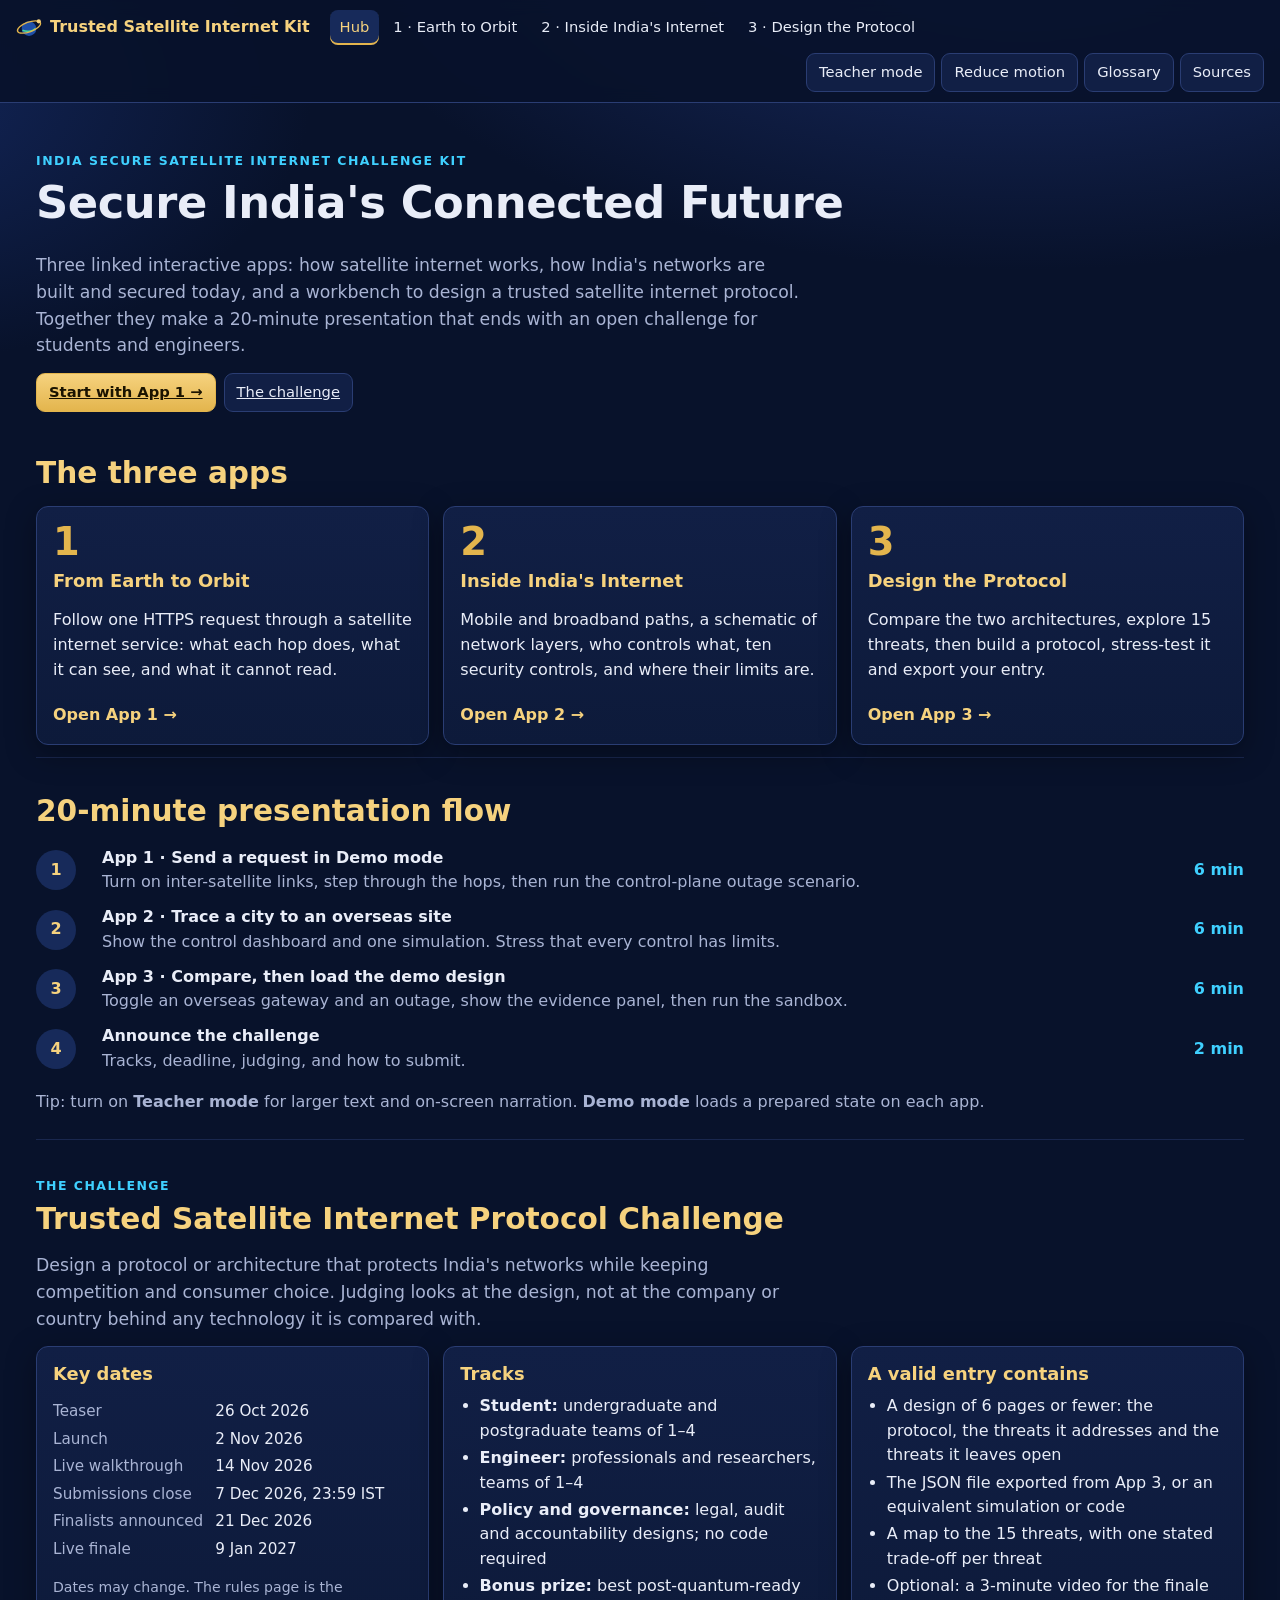
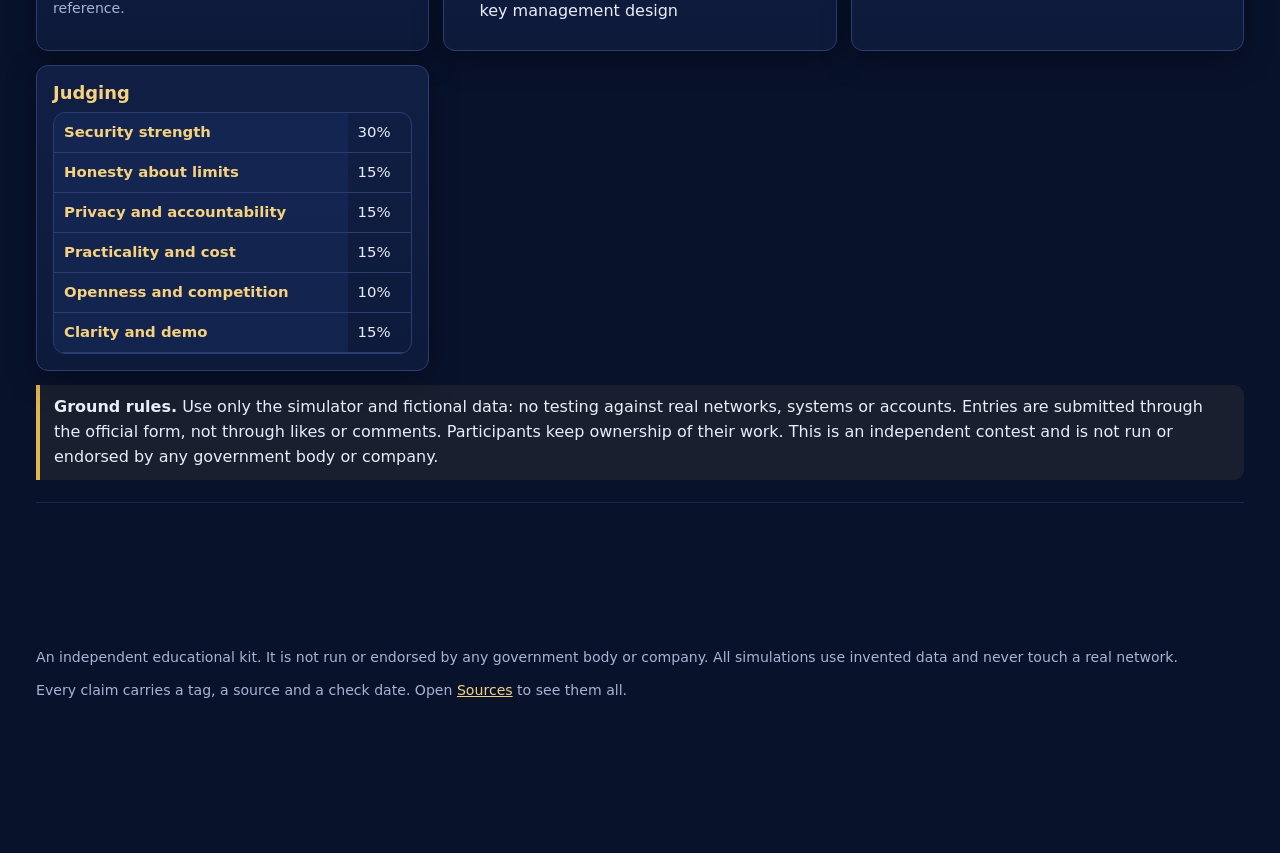
==== docs/index.html @ b47bbc10 "Build Trusted Satellite Internet Kit: hub and three interactive apps Shared navy-and-gold design sys" ====
<!doctype html>
<html lang="en">
<head>
<meta charset="utf-8">
<meta name="viewport" content="width=device-width, initial-scale=1">
<title>Trusted Satellite Internet Kit</title>
<meta name="description" content="Three linked interactive apps and the Trusted Satellite Internet Protocol Challenge for students and engineers in India.">
<style>
/* Shared design system: navy, gold, restrained neon. Used by the hub and all three apps. */
:root {
  --bg: #08122b;
  --bg-2: #0d1a3a;
  --panel: #111f45;
  --panel-2: #172a5a;
  --line: #2a3d73;
  --text: #e9edf8;
  --muted: #a9b4d4;
  --gold: #e3b54d;
  --gold-2: #f6d27e;
  --cyan: #3fd0ff;
  --violet: #a78bfa;
  --green: #45d99a;
  --amber: #ffb547;
  --red: #ff6b6b;
  --focus: #ffe08a;
  --radius: 12px;
  --shadow: 0 8px 30px rgba(0, 0, 0, .35);
  --font: "Segoe UI", system-ui, -apple-system, Roboto, "Helvetica Neue", Arial, sans-serif;
  --mono: ui-monospace, "Cascadia Mono", Consolas, monospace;
  --fs: 16px;
  color-scheme: dark;
}
body.teacher { --fs: 20px; }

* { box-sizing: border-box; }
html { scroll-behavior: smooth; }
body.reduce-motion, body.reduce-motion * { scroll-behavior: auto !important; animation: none !important; transition: none !important; }
body {
  margin: 0; background: var(--bg); color: var(--text); font: 400 var(--fs)/1.55 var(--font);
  background-image: radial-gradient(1200px 600px at 80% -10%, #1b2f6b 0%, transparent 60%), radial-gradient(800px 500px at -10% 10%, #13265a 0%, transparent 55%);
  background-attachment: fixed; min-height: 100vh;
}
a { color: var(--gold-2); }
a:hover { color: #fff; }
h1, h2, h3, h4 { line-height: 1.2; margin: 0 0 .5em; }
h1 { font-size: clamp(1.8rem, 4vw, 2.8rem); letter-spacing: -.01em; }
h2 { font-size: clamp(1.35rem, 2.6vw, 1.85rem); color: var(--gold-2); }
h3 { font-size: 1.12rem; }
p { margin: 0 0 .8em; }
small, .muted { color: var(--muted); }
code { font-family: var(--mono); font-size: .92em; background: #0a1736; padding: .05em .35em; border-radius: 5px; }
:focus-visible { outline: 3px solid var(--focus); outline-offset: 3px; border-radius: 6px; }
.sr-only { position: absolute; width: 1px; height: 1px; overflow: hidden; clip: rect(0 0 0 0); white-space: nowrap; }
.skip { position: absolute; left: -999px; top: 8px; background: var(--gold); color: #000; padding: 8px 12px; border-radius: 8px; z-index: 100; }
.skip:focus { left: 8px; }

/* ---------- top bar ---------- */
.topbar {
  position: sticky; top: 0; z-index: 50; display: flex; flex-wrap: wrap; align-items: center; gap: 8px 14px;
  padding: 10px 16px; background: rgba(8, 18, 43, .92); backdrop-filter: blur(8px); border-bottom: 1px solid var(--line);
}
.brand { display: flex; align-items: center; gap: 8px; font-weight: 700; color: var(--gold-2); text-decoration: none; margin-right: 6px; }
.brand-mark { width: 26px; height: 26px; }
.navlinks { display: flex; flex-wrap: wrap; gap: 4px; margin: 0; padding: 0; list-style: none; }
.navlinks a { display: block; padding: 6px 10px; border-radius: 8px; color: var(--text); text-decoration: none; font-size: .92rem; }
.navlinks a:hover { background: var(--panel); }
.navlinks a[aria-current="page"] { background: var(--panel-2); color: var(--gold-2); box-shadow: inset 0 -2px 0 var(--gold); }
.tools { display: flex; flex-wrap: wrap; gap: 6px; margin-left: auto; }

/* ---------- buttons ---------- */
.btn {
  appearance: none; border: 1px solid var(--line); background: var(--panel); color: var(--text); font: inherit; font-size: .92rem;
  padding: 7px 12px; border-radius: 9px; cursor: pointer; display: inline-flex; align-items: center; gap: 6px; min-height: 36px;
}
.btn:hover { border-color: var(--gold); }
.btn[aria-pressed="true"], .btn.on { background: var(--gold); color: #1a1300; border-color: var(--gold); font-weight: 600; }
.btn.primary { background: linear-gradient(180deg, var(--gold-2), var(--gold)); color: #1a1300; border-color: var(--gold); font-weight: 600; }
.btn.ghost { background: transparent; }
.btn:disabled { opacity: .45; cursor: not-allowed; }
.btnrow { display: flex; flex-wrap: wrap; gap: 8px; margin: 8px 0; }

/* ---------- layout ---------- */
main { max-width: 1240px; margin: 0 auto; padding: 0 16px 120px; }
section.block { padding: 36px 0 12px; border-bottom: 1px solid rgba(42, 61, 115, .5); }
.kicker { text-transform: uppercase; letter-spacing: .12em; font-size: .78rem; color: var(--cyan); font-weight: 700; margin-bottom: 6px; }
.lead { font-size: 1.08em; color: var(--muted); max-width: 70ch; }
.grid { display: grid; gap: 14px; }
.g2 { grid-template-columns: repeat(auto-fit, minmax(300px, 1fr)); }
.g3 { grid-template-columns: repeat(auto-fit, minmax(240px, 1fr)); }
.split { display: grid; grid-template-columns: minmax(0, 1.6fr) minmax(280px, 1fr); gap: 16px; align-items: start; }
@media (max-width: 980px) { .split { grid-template-columns: 1fr; } .panel-sticky { position: static; } }
.card { background: linear-gradient(180deg, var(--panel), var(--bg-2)); border: 1px solid var(--line); border-radius: var(--radius); padding: 16px; box-shadow: var(--shadow); }
.card h3 { color: var(--gold-2); }
.card.clickable { cursor: pointer; text-align: left; width: 100%; color: inherit; font: inherit; }
.card.clickable:hover { border-color: var(--gold); }
.card.selected { border-color: var(--gold); box-shadow: 0 0 0 1px var(--gold), var(--shadow); }
.panel-sticky { position: sticky; top: 76px; }
.kv { display: grid; grid-template-columns: max-content 1fr; gap: 4px 12px; font-size: .95em; }
.kv dt { color: var(--muted); }
.kv dd { margin: 0; }
dl.fields { margin: 0; }
dl.fields dt { font-weight: 700; color: var(--cyan); font-size: .82em; text-transform: uppercase; letter-spacing: .06em; margin-top: 10px; }
dl.fields dd { margin: 2px 0 0; }
ul.tight { margin: .2em 0 .6em; padding-left: 1.2em; }
ul.tight li { margin: .15em 0; }
table.data { width: 100%; border-collapse: collapse; font-size: .93em; }
table.data th, table.data td { text-align: left; padding: 8px 10px; border-bottom: 1px solid var(--line); vertical-align: top; }
table.data th { color: var(--gold-2); font-weight: 600; background: rgba(23, 42, 90, .6); }
.tablewrap { overflow-x: auto; border: 1px solid var(--line); border-radius: var(--radius); }

/* ---------- chips / tags ---------- */
.chip { display: inline-block; font-size: .68rem; font-weight: 700; letter-spacing: .06em; padding: 2px 7px; border-radius: 999px; border: 1px solid currentColor; vertical-align: middle; white-space: nowrap; }
.t-documented, .t-verified, .t-mandatory { color: var(--green); }
.t-practice, .t-recommended { color: var(--cyan); }
.t-illustrative, .t-simulated, .t-some { color: var(--violet); }
.t-plausible { color: var(--amber); }
.t-unverified { color: var(--red); }
.rate { display: inline-block; min-width: 4.6em; text-align: center; font-weight: 700; font-size: .78rem; padding: 2px 8px; border-radius: 6px; }
.rate.Low { background: rgba(69, 217, 154, .18); color: var(--green); }
.rate.Medium { background: rgba(255, 181, 71, .18); color: var(--amber); }
.rate.High { background: rgba(255, 107, 107, .2); color: var(--red); }
.rate.Unknown { background: rgba(167, 139, 250, .2); color: var(--violet); }

.claim { margin: .4em 0; }
.claim .meta { font-size: .78em; color: var(--muted); margin-left: 4px; white-space: nowrap; }
.claim .meta a { color: var(--muted); }
.claim-error { border: 1px dashed var(--red); color: var(--red); padding: 6px 10px; border-radius: 8px; }
.notice { border-left: 4px solid var(--gold); background: rgba(227, 181, 77, .08); padding: 10px 14px; border-radius: 0 10px 10px 0; margin: 10px 0; }
.notice.warn { border-color: var(--amber); background: rgba(255, 181, 71, .08); }
.notice.bad { border-color: var(--red); background: rgba(255, 107, 107, .08); }

/* ---------- tabs ---------- */
.tabs [role="tablist"] { display: flex; flex-wrap: wrap; gap: 4px; border-bottom: 1px solid var(--line); margin-bottom: 14px; }
.tabs [role="tab"] { appearance: none; background: transparent; color: var(--muted); border: 0; border-bottom: 3px solid transparent; padding: 10px 14px; font: inherit; cursor: pointer; }
.tabs [role="tab"][aria-selected="true"] { color: var(--gold-2); border-bottom-color: var(--gold); }

/* ---------- switches / inputs ---------- */
.switch { display: inline-flex; align-items: center; gap: 8px; cursor: pointer; user-select: none; padding: 4px 0; }
.switch input { appearance: none; width: 42px; height: 24px; border-radius: 999px; background: #22305a; border: 1px solid var(--line); position: relative; cursor: pointer; flex: none; margin: 0; }
.switch input::after { content: ""; position: absolute; top: 2px; left: 2px; width: 18px; height: 18px; border-radius: 50%; background: var(--muted); transition: left .15s; }
.switch input:checked { background: var(--gold); border-color: var(--gold); }
.switch input:checked::after { left: 20px; background: #1a1300; }
.seg { display: inline-flex; border: 1px solid var(--line); border-radius: 10px; overflow: hidden; flex-wrap: wrap; }
.seg button { appearance: none; border: 0; background: transparent; color: var(--text); padding: 7px 12px; font: inherit; font-size: .9rem; cursor: pointer; }
.seg button[aria-pressed="true"] { background: var(--gold); color: #1a1300; font-weight: 600; }
.seg button:disabled { opacity: .4; cursor: not-allowed; }
input[type="range"] { width: 100%; accent-color: var(--gold); }
select { background: var(--panel); color: var(--text); border: 1px solid var(--line); border-radius: 8px; padding: 6px 10px; font: inherit; }
label.opt { display: flex; gap: 10px; align-items: flex-start; padding: 8px 10px; border: 1px solid var(--line); border-radius: 10px; cursor: pointer; background: rgba(13, 26, 58, .6); }
label.opt:hover { border-color: var(--gold); }
label.opt input { margin-top: 4px; accent-color: var(--gold); width: 18px; height: 18px; flex: none; }
label.opt:has(input:checked) { border-color: var(--gold); background: rgba(227, 181, 77, .08); }

/* ---------- drawers / narration ---------- */
.drawer { position: fixed; top: 0; right: 0; height: 100%; width: min(520px, 100%); background: var(--bg-2); border-left: 1px solid var(--line); z-index: 80; transform: translateX(105%); transition: transform .2s; overflow-y: auto; padding: 16px 18px 40px; box-shadow: var(--shadow); }
.drawer.open { transform: none; }
.drawer header { display: flex; justify-content: space-between; align-items: center; position: sticky; top: -16px; background: var(--bg-2); padding: 6px 0 10px; margin-top: -6px; }
.drawer input[type="search"] { width: 100%; padding: 8px 10px; background: var(--panel); border: 1px solid var(--line); border-radius: 8px; color: var(--text); font: inherit; margin-bottom: 10px; }
.drawer dt { font-weight: 700; color: var(--gold-2); margin-top: 10px; }
.drawer dd { margin: 2px 0 0; color: var(--text); }
.scrim { position: fixed; inset: 0; background: rgba(0, 0, 0, .45); z-index: 70; display: none; }
.scrim.open { display: block; }
.narration { position: fixed; left: 50%; bottom: 14px; transform: translateX(-50%); width: min(900px, calc(100% - 24px)); z-index: 60; background: rgba(13, 26, 58, .97); border: 1px solid var(--gold); border-radius: 14px; padding: 12px 16px; box-shadow: var(--shadow); display: none; gap: 10px; align-items: flex-start; }
body.teacher .narration { display: flex; }
.narration .txt { flex: 1; font-size: 1.05em; }
.narration .lbl { color: var(--gold-2); font-weight: 700; margin-right: 6px; }

/* ---------- quiz ---------- */
.quiz .q { margin-bottom: 16px; }
.quiz .opts { display: grid; gap: 6px; margin-top: 6px; }
.quiz .opts button { text-align: left; }
.quiz .opts button.right { background: rgba(69, 217, 154, .2); border-color: var(--green); }
.quiz .opts button.wrong { background: rgba(255, 107, 107, .18); border-color: var(--red); }
.quiz .fb { margin-top: 6px; font-size: .95em; }

/* ---------- network diagram ---------- */
.diagram-wrap { background: radial-gradient(ellipse at 50% 0%, #142a63 0%, #0a1533 70%); border: 1px solid var(--line); border-radius: var(--radius); padding: 6px; overflow: hidden; }
svg.net { width: 100%; height: auto; display: block; }
svg.net .link { fill: none; stroke-width: 3; stroke-linecap: round; }
svg.net .link.radio { stroke: var(--cyan); stroke-dasharray: 2 7; }
svg.net .link.laser { stroke: #ff5ca8; stroke-width: 2.5; filter: url(#glow); }
svg.net .link.fibre { stroke: var(--gold); }
svg.net .link.wired { stroke: #8fa0c9; stroke-width: 2.5; }
svg.net .link.border { stroke: var(--red); }
svg.net .link.intl { stroke: var(--gold); stroke-dasharray: 12 6; }
svg.net .link.hidden { display: none; }
svg.net .link.dim { opacity: .18; }
svg.net .link.active { stroke-width: 5; opacity: 1; }
svg.net .link.down { stroke: var(--red); stroke-dasharray: 4 6; opacity: .6; }
body:not(.reduce-motion) svg.net .link.radio { animation: dash 1.4s linear infinite; }
@keyframes dash { to { stroke-dashoffset: -18; } }
svg.net .node { cursor: pointer; }
svg.net .node circle.ring { fill: #10204a; stroke: #4a5f9a; stroke-width: 2; }
svg.net .node text.icon { font-size: 22px; text-anchor: middle; dominant-baseline: central; pointer-events: none; }
svg.net .node text.lbl { fill: var(--text); font-size: 12.5px; text-anchor: middle; pointer-events: none; paint-order: stroke; stroke: #08122b; stroke-width: 4px; }
svg.net .node text.org { fill: var(--muted); font-size: 10.5px; text-anchor: middle; pointer-events: none; paint-order: stroke; stroke: #08122b; stroke-width: 4px; }
svg.net .node:hover circle.ring, svg.net .node:focus circle.ring { stroke: var(--gold); }
svg.net .node:focus { outline: none; }
svg.net .node:focus-visible circle.ring { stroke: var(--focus); stroke-width: 4; }
svg.net .node.selected circle.ring { stroke: var(--gold); stroke-width: 3.5; }
svg.net .node.active circle.ring { stroke: var(--gold-2); stroke-width: 4; fill: #2a3a10; }
svg.net .node.warn circle.ring { stroke: var(--amber); stroke-width: 3.5; fill: #3a2a08; }
svg.net .node.down circle.ring { stroke: var(--red); stroke-width: 3.5; fill: #3a0f16; }
svg.net .node.dim { opacity: .3; }
svg.net .node.hidden { display: none; }
svg.net .packet { fill: var(--gold-2); filter: url(#glow); }
svg.net .packet.resp { fill: var(--green); }
svg.net .zone { fill: rgba(63, 208, 255, .05); stroke: rgba(63, 208, 255, .25); stroke-dasharray: 6 6; }
svg.net .zone-lbl { fill: var(--cyan); font-size: 11px; letter-spacing: .1em; text-transform: uppercase; opacity: .8; }
.legend { display: flex; flex-wrap: wrap; gap: 6px 16px; font-size: .85em; color: var(--muted); padding: 6px 8px; }
.legend span::before { content: ""; display: inline-block; width: 26px; height: 0; border-top: 3px solid; vertical-align: middle; margin-right: 6px; }
.legend .l-radio::before { border-top: 3px dotted var(--cyan); }
.legend .l-laser::before { border-color: #ff5ca8; }
.legend .l-fibre::before { border-color: var(--gold); }
.legend .l-wired::before { border-color: #8fa0c9; }
.legend .l-border::before { border-top: 3px dashed var(--red); }
.legend .l-intl::before { border-top: 3px dashed var(--gold); }

/* bars */
.bar { height: 12px; border-radius: 6px; background: #1a2a55; overflow: hidden; }
.bar > i { display: block; height: 100%; background: linear-gradient(90deg, var(--cyan), var(--gold)); }
.barrow { display: grid; grid-template-columns: 150px 1fr 64px; gap: 10px; align-items: center; font-size: .9em; margin: 5px 0; }
@media (max-width: 520px) { .barrow { grid-template-columns: 100px 1fr 54px; } }

footer.site { max-width: 1240px; margin: 0 auto; padding: 24px 16px 140px; color: var(--muted); font-size: .88em; }

@media print {
  .topbar, .narration, .drawer, .scrim, .no-print { display: none !important; }
  body { background: #fff; color: #000; }
}

/* ---------- phone ---------- */
@media (max-width: 700px) {
  .topbar { position: static; padding: 8px 12px; gap: 6px; }
  .navlinks a { padding: 5px 8px; font-size: .85rem; }
  .tools { margin-left: 0; }
  .tools .btn { padding: 5px 9px; min-height: 32px; font-size: .82rem; }
  .panel-sticky, .wb-side { top: 8px; }
  /* Wide diagrams scroll inside their frame instead of shrinking past legibility. */
  .diagram-wrap { overflow-x: auto; -webkit-overflow-scrolling: touch; }
  .diagram-wrap > svg.net { min-width: 720px; }
  #map-svg > svg.net { min-width: 0; }
}
.split > *, .grid > *, .wb > * { min-width: 0; }

</style>
<style>
  .hub-hero { padding: 48px 0 24px; max-width: 900px; }
  .app-card { display: flex; flex-direction: column; gap: 8px; text-decoration: none; color: inherit; }
  .app-card .n { font-size: 2.4rem; font-weight: 800; color: var(--gold); line-height: 1; }
  .app-card:hover { border-color: var(--gold); }
  .app-card .go { margin-top: auto; color: var(--gold-2); font-weight: 600; }
  .flow { counter-reset: s; list-style: none; padding: 0; display: grid; gap: 10px; }
  .flow li { counter-increment: s; display: grid; grid-template-columns: 54px 1fr auto; gap: 12px; align-items: center; }
  .flow li::before { content: counter(s); display: grid; place-items: center; width: 40px; height: 40px; border-radius: 50%; background: var(--panel-2); color: var(--gold-2); font-weight: 800; }
  .flow .min { color: var(--cyan); font-weight: 700; white-space: nowrap; }
</style>
</head>
<body>
<main id="main">
  <section class="hub-hero">
    <div class="kicker">India Secure Satellite Internet Challenge Kit</div>
    <h1>Secure India's Connected Future</h1>
    <p class="lead">Three linked interactive apps: how satellite internet works, how India's networks are built and secured today, and a workbench to design a trusted satellite internet protocol. Together they make a 20-minute presentation that ends with an open challenge for students and engineers.</p>
    <div class="btnrow"><a class="btn primary" href="app1.html">Start with App 1 →</a><a class="btn" href="#challenge">The challenge</a></div>
  </section>

  <section class="block" aria-labelledby="h-apps" style="padding-top:12px">
    <h2 id="h-apps">The three apps</h2>
    <div class="grid g3">
      <a class="card app-card" href="app1.html"><span class="n">1</span><h3>From Earth to Orbit</h3><p>Follow one HTTPS request through a satellite internet service: what each hop does, what it can see, and what it cannot read.</p><span class="go">Open App 1 →</span></a>
      <a class="card app-card" href="app2.html"><span class="n">2</span><h3>Inside India's Internet</h3><p>Mobile and broadband paths, a schematic of network layers, who controls what, ten security controls, and where their limits are.</p><span class="go">Open App 2 →</span></a>
      <a class="card app-card" href="app3.html"><span class="n">3</span><h3>Design the Protocol</h3><p>Compare the two architectures, explore 15 threats, then build a protocol, stress-test it and export your entry.</p><span class="go">Open App 3 →</span></a>
    </div>
  </section>

  <section class="block" aria-labelledby="h-flow">
    <h2 id="h-flow">20-minute presentation flow</h2>
    <ol class="flow">
      <li><div><strong>App 1 · Send a request in Demo mode</strong><br><span class="muted">Turn on inter-satellite links, step through the hops, then run the control-plane outage scenario.</span></div><span class="min">6 min</span></li>
      <li><div><strong>App 2 · Trace a city to an overseas site</strong><br><span class="muted">Show the control dashboard and one simulation. Stress that every control has limits.</span></div><span class="min">6 min</span></li>
      <li><div><strong>App 3 · Compare, then load the demo design</strong><br><span class="muted">Toggle an overseas gateway and an outage, show the evidence panel, then run the sandbox.</span></div><span class="min">6 min</span></li>
      <li><div><strong>Announce the challenge</strong><br><span class="muted">Tracks, deadline, judging, and how to submit.</span></div><span class="min">2 min</span></li>
    </ol>
    <p class="muted">Tip: turn on <strong>Teacher mode</strong> for larger text and on-screen narration. <strong>Demo mode</strong> loads a prepared state on each app.</p>
  </section>

  <section class="block" id="challenge" aria-labelledby="h-ch">
    <div class="kicker">The challenge</div>
    <h2 id="h-ch">Trusted Satellite Internet Protocol Challenge</h2>
    <p class="lead">Design a protocol or architecture that protects India's networks while keeping competition and consumer choice. Judging looks at the design, not at the company or country behind any technology it is compared with.</p>
    <div class="grid g2">
      <div class="card"><h3>Key dates</h3><dl class="kv" id="dates"></dl><p class="muted" style="margin-top:8px;font-size:.88em">Dates may change. The rules page is the reference.</p></div>
      <div class="card"><h3>Tracks</h3><ul class="tight">
        <li><strong>Student:</strong> undergraduate and postgraduate teams of 1–4</li>
        <li><strong>Engineer:</strong> professionals and researchers, teams of 1–4</li>
        <li><strong>Policy and governance:</strong> legal, audit and accountability designs; no code required</li>
        <li><strong>Bonus prize:</strong> best post-quantum-ready key management design</li></ul></div>
      <div class="card"><h3>A valid entry contains</h3><ul class="tight">
        <li>A design of 6 pages or fewer: the protocol, the threats it addresses and the threats it leaves open</li>
        <li>The JSON file exported from App 3, or an equivalent simulation or code</li>
        <li>A map to the 15 threats, with one stated trade-off per threat</li>
        <li>Optional: a 3-minute video for the finale</li></ul></div>
      <div class="card"><h3>Judging</h3><div class="tablewrap"><table class="data"><tbody>
        <tr><th>Security strength</th><td>30%</td></tr><tr><th>Honesty about limits</th><td>15%</td></tr>
        <tr><th>Privacy and accountability</th><td>15%</td></tr><tr><th>Practicality and cost</th><td>15%</td></tr>
        <tr><th>Openness and competition</th><td>10%</td></tr><tr><th>Clarity and demo</th><td>15%</td></tr></tbody></table></div></div>
    </div>
    <div class="notice" style="margin-top:14px">
      <strong>Ground rules.</strong> Use only the simulator and fictional data: no testing against real networks, systems or accounts. Entries are submitted through the official form, not through likes or comments. Participants keep ownership of their work. This is an independent contest and is not run or endorsed by any government body or company.
    </div>
  </section>
</main>
<script>
/* Claims registry. Every factual statement shown in the apps lives here with a tag, sources and a check date.
   The shell refuses to render a claim that lacks a source or date.
   Tags: documented, practice, illustrative, simulated, mandatory, recommended, some, verified, plausible, unverified. */
(function () {
  const D = '2026-10-22';
  const S = {
    rfc: (n, t) => ({ title: `IETF RFC ${n}: ${t}`, url: `https://www.rfc-editor.org/rfc/rfc${n}` }),
    starlinkTech: { title: 'Starlink — Technology (official page)', url: 'https://www.starlink.com/technology' },
    fcc2148: { title: 'US FCC Order FCC 21-48 (Space Exploration Holdings, April 2021)', url: 'https://docs.fcc.gov/public/attachments/FCC-21-48A1.pdf' },
    esaBands: { title: 'ESA — Satellite frequency bands', url: 'https://www.esa.int/Applications/Connectivity_and_Secure_Communications/Satellite_frequency_bands' },
    esaOrbits: { title: 'ESA — Types of orbits', url: 'https://www.esa.int/Enabling_Support/Space_Transportation/Types_of_orbits' },
    ts33501: { title: '3GPP TS 33.501: Security architecture and procedures for 5G System', url: 'https://www.3gpp.org/dynareport/33501.htm' },
    kit: { title: 'Educational simplification by the kit authors (not a measurement or official statement)' },
    kitArch: { title: 'Architectural reasoning by the kit authors; possible in principle, not evidence of any event' },
    dotAct: { title: 'Sanchar Saathi (Ministry of Communications) — Gazette copy of the Telecommunications Act, 2023', url: 'https://www.sancharsaathi.gov.in/Home/documents.jsp' },
    gaz2026: { title: 'Gazette of India — section 3(1) and 3(6) in force from 23 June 2026', url: 'https://egazette.gov.in/WriteReadData/2026/273762.pdf' },
    wireAct: { title: 'The Wire — Telecom Act notified partially (June 2024)', url: 'https://m.thewire.in/article/government/telecom-act-notified-partially-govt-to-get-more-powers-to-intercept-and-stop-messages' },
    interceptIFF: { title: 'Internet Freedom Foundation — First read on the Telecommunications Interception Rules, 2024', url: 'https://www.internetfreedom.in/first-read-telecom-interception-rules-2024/' },
    interceptMN: { title: 'MediaNama — Telecom interception rules notified (Dec 2024)', url: 'https://www.medianama.com/2024/12/223-telecom-interception-rules-notified-interception-records-destroying-secrecy/' },
    cyberRules: { title: 'DoT eServices — Telecom Cyber Security (Rules notified 21.11.2024)', url: 'https://www.eservices.dot.gov.in/cyber-security/' },
    certin: { title: 'CERT-In — Directions under section 70B(6) of the IT Act, 2000 (28 April 2022)', url: 'https://www.cert-in.org.in/Directions70B.jsp' },
    certinPSA: { title: 'PSA Legal — New CERT-In Directions: Overview and Implications', url: 'https://psalegal.com/new-cert-in-directions-overview-and-implications/' },
    trusted: { title: 'Tribune — Telecom companies allowed to install only govt-approved gear from June 15 (2021)', url: 'https://www.tribuneindia.com/news/business/telecom-companies-will-be-allowed-to-instal-only-govt-approved-gears-from-june-15-223310' },
    dpdp: { title: 'MeitY — Digital Personal Data Protection Act, 2023', url: 'https://www.meity.gov.in/data-protection-framework' },
    trai: { title: 'Telecom Regulatory Authority of India (TRAI Act, 1997)', url: 'https://www.trai.gov.in/' },
    traiSat: { title: 'Tribune — TRAI releases spectrum allocation guidelines and prices for satcom (May 2025)', url: 'https://www.tribuneindia.com/news/business/trai-releases-spectrum-allocation-guidelines-and-prices-for-satcom/' },
    traiSat2: { title: 'Outlook Business — TRAI proposes 4% AGR spectrum charge', url: 'https://www.outlookbusiness.com/corporate/trai-releases-service-conditions-for-satcoms-proposes-4-agr-spectrum-charge' },
    nixi: { title: 'NIXI — National Internet Exchange of India', url: 'https://nixi.in/' },
    nkn: { title: 'National Knowledge Network', url: 'https://nkn.gov.in/' },
    cables: { title: 'TeleGeography — Submarine Cable Map (India landing points)', url: 'https://www.submarinecablemap.com/country/india' },
    aws: { title: 'AWS — Global infrastructure regions (Mumbai, Hyderabad)', url: 'https://aws.amazon.com/about-aws/global-infrastructure/regions_az/' },
    inspace: { title: 'IN-SPACe (Indian National Space Promotion and Authorization Centre)', url: 'https://www.inspace.gov.in/' },
    air: { title: 'All India Radio News — Starlink receives licence (31 July 2025)', url: 'https://www.newsonair.gov.in/starlink-receives-license-to-launch-satellite-internet-service-in-india' },
    mnGmpcs: { title: 'MediaNama — Starlink receives GMPCS permit (June 2025)', url: 'https://www.medianama.com/2025/06/223-starlink-india-gmpcs-license-dot-approval/' },
    print: { title: 'ThePrint — Starlink says 20 gateways built, Indian user data to stay in India (7 Oct 2026)', url: 'https://theprint.in/tech/as-launch-awaits-clearance-starlink-says-20-gateways-built-indian-user-data-to-stay-in-india/3064053/' },
    bs: { title: 'Business Standard — Why Starlink\'s India launch is stalled (Oct 2026)', url: 'https://www.business-standard.com/industry/news/starlink-india-entry-why-elon-musk-satellite-internet-launch-clearance-126100800416_1.html' },
    outage: { title: 'Daily Maverick / Reuters — Starlink network suffers rare global outage (25 July 2025)', url: 'https://www.dailymaverick.co.za/article/2025-07-25-elon-musks-starlink-network-suffers-rare-global-outage/' },
    fips203: { title: 'NIST FIPS 203: Module-Lattice-Based Key-Encapsulation Mechanism (ML-KEM), Aug 2024', url: 'https://csrc.nist.gov/pubs/fips/203/final' },
    noPrimary: { title: 'Example of a claim type seen in public debate. The kit authors found no primary evidence for it.' },
  };

  const C = {
    /* ---------------- App 1: satellite internet ---------------- */
    'leo-altitude': { tag: 'documented', text: 'Low Earth orbit is generally below about 2,000 km. The US FCC authorised Starlink\'s first-generation shells at roughly 540–570 km.', sources: [S.esaOrbits, S.fcc2148] },
    'starlink-isl': { tag: 'documented', text: 'Starlink says each current satellite carries three optical inter-satellite links ("space lasers"), which can pass traffic between satellites before it reaches a gateway.', sources: [S.starlinkTech] },
    'starlink-antennas': { tag: 'documented', text: 'Starlink says its satellites use Ku-band phased-array antennas and dual-band Ka/E-band antennas.', sources: [S.starlinkTech] },
    'bands': { tag: 'documented', text: 'Satellite broadband commonly uses Ku-band (about 12–18 GHz) and Ka-band (about 26.5–40 GHz) radio frequencies.', sources: [S.esaBands] },
    'terminal-array': { tag: 'practice', text: 'LEO user terminals use electronically steered phased-array antennas that follow satellites across the sky and hand over from one satellite to the next.', sources: [S.starlinkTech, S.kit] },
    'route-depends': { tag: 'practice', text: 'Which satellite, inter-satellite path and gateway carry a packet depends on satellite visibility, congestion, gateway location and operator configuration. Operators do not publish per-packet routes.', sources: [S.kit] },
    'gateway-role': { tag: 'practice', text: 'A ground gateway (ground station) connects the satellite network to terrestrial fibre and to the operator\'s core network.', sources: [S.kit] },
    'tls-protects': { tag: 'documented', text: 'TLS 1.3 encrypts the content of an HTTPS exchange and authenticates the website, so networks in between cannot read or silently alter page content.', sources: [S.rfc(8446, 'TLS 1.3')] },
    'tls-limits': { tag: 'documented', text: 'TLS does not hide IP addresses, timing or traffic volume. The site name sent in the handshake (SNI) stays visible unless Encrypted Client Hello is used, which many sites do not support yet.', sources: [S.rfc(8446, 'TLS 1.3'), S.rfc(6066, 'TLS Extensions (SNI)')] },
    'dns-visible': { tag: 'documented', text: 'Classic DNS lookups are not encrypted. DNS over HTTPS or TLS hides them from networks along the path, but not from the resolver that answers them.', sources: [S.rfc(8484, 'DNS over HTTPS'), S.rfc(7858, 'DNS over TLS')] },
    'quic': { tag: 'documented', text: 'QUIC runs over UDP with TLS 1.3 built in. HTTP/3 runs on QUIC.', sources: [S.rfc(9000, 'QUIC'), S.rfc(9114, 'HTTP/3')] },
    'tcp': { tag: 'documented', text: 'TCP gives a reliable, ordered byte stream and retransmits lost segments. On long or lossy paths, this adds delay.', sources: [S.rfc(9293, 'TCP')] },
    'bgp': { tag: 'documented', text: 'Independent networks (autonomous systems) exchange reachability with BGP-4. Routers forward IP packets hop by hop using those routes.', sources: [S.rfc(4271, 'BGP-4'), S.rfc(791, 'Internet Protocol')] },
    'link-separate': { tag: 'practice', text: 'Encryption on the terminal–satellite radio link and security inside the operator network are set by the operator. They are separate from TLS and protect against different attackers.', sources: [S.kit] },
    'mobile-auth': { tag: 'documented', text: 'In 5G, the mobile core authenticates each subscriber with keys held on the SIM, and radio traffic between phone and base station is encrypted.', sources: [S.ts33501] },
    'complementary': { tag: 'practice', text: 'Satellite and mobile networks both hand traffic to terrestrial fibre. Satellite reaches places without towers or fibre; dense areas are usually served more cheaply by mobile and fixed networks.', sources: [S.kit] },
    'latency-sim': { tag: 'simulated', text: 'All latency, hop and availability numbers in this app come from a teaching model. They are not measured performance of Starlink or any other service.', sources: [S.kit] },
    'outage-2025': { tag: 'verified', text: 'On 24 July 2025 Starlink had a global outage of about two and a half hours. Its engineering lead attributed it to a failure of internal software services that operate the core network.', sources: [S.outage] },

    /* ---------------- App 2: India ---------------- */
    'telecom-act': { tag: 'documented', text: 'The Telecommunications Act, 2023 (44 of 2023) replaces the Indian Telegraph Act, 1885 framework. It is coming into force in stages: the first sections on 26 June 2024, and the authorisation provisions of section 3(1) and 3(6) on 23 June 2026.', sources: [S.dotAct, S.wireAct, S.gaz2026] },
    'intercept-rules': { tag: 'documented', text: 'The Telecommunications (Procedures and Safeguards for Lawful Interception of Messages) Rules, 2024, notified in December 2024, set who may order interception, how orders are reviewed and how records are destroyed. Critics note that oversight is executive, not judicial.', sources: [S.interceptMN, S.interceptIFF] },
    'cyber-rules': { tag: 'documented', text: 'The Telecommunications (Telecom Cyber Security) Rules, 2024, notified on 21 November 2024, require telecom entities to report security incidents within six hours and to appoint a Chief Telecommunication Security Officer.', sources: [S.cyberRules] },
    'certin': { tag: 'documented', text: 'CERT-In directions of 28 April 2022 (in force 27 June 2022) require specified cyber incidents to be reported within 6 hours and ICT logs to be kept in India for 180 days.', sources: [S.certin, S.certinPSA] },
    'trusted-source': { tag: 'documented', text: 'Since 15 June 2021, telecom licence conditions require operators to connect only "trusted products" from "trusted sources" designated by the National Cyber Security Coordinator.', sources: [S.trusted] },
    'dpdp': { tag: 'documented', text: 'The Digital Personal Data Protection Act, 2023 sets duties for organisations that process digital personal data, including security safeguards and breach notification.', sources: [S.dpdp] },
    'trai-role': { tag: 'documented', text: 'TRAI, set up under the TRAI Act, 1997, regulates tariffs and quality of service and makes recommendations such as on spectrum. Licensing decisions sit with the Department of Telecommunications.', sources: [S.trai] },
    'trai-satcom': { tag: 'documented', text: 'In May 2025 TRAI recommended administrative assignment of satellite spectrum at 4% of adjusted gross revenue, plus ₹500 per urban subscriber per year for non-geostationary broadband. These were recommendations to DoT, not final rules.', sources: [S.traiSat, S.traiSat2] },
    'nixi': { tag: 'documented', text: 'NIXI operates internet exchange points in many Indian cities, so traffic between Indian networks can be exchanged within India.', sources: [S.nixi] },
    'nkn': { tag: 'documented', text: 'The National Knowledge Network is a government network that links research and education institutions.', sources: [S.nkn] },
    'cables': { tag: 'documented', text: 'Most of India\'s international submarine cables land in Mumbai and Chennai, with others in Kerala and Tamil Nadu.', sources: [S.cables] },
    'cloud-regions': { tag: 'documented', text: 'Major cloud providers run regions inside India, for example in Mumbai and Hyderabad.', sources: [S.aws] },
    'inspace': { tag: 'documented', text: 'IN-SPACe authorises space activities by non-government entities, including satellite constellations serving India.', sources: [S.inspace] },
    'rpki': { tag: 'documented', text: 'RPKI route-origin validation lets a network reject routes announced by an origin that is not authorised for that address block. Deployment varies by operator.', sources: [S.rfc(6811, 'BGP Prefix Origin Validation'), S.rfc(6480, 'RPKI')] },
    'no-https-read': { tag: 'documented', text: 'Without control of a device or the website, an operator cannot read the content of a correctly configured HTTPS connection. It can see addresses, timing, volume and often the site name.', sources: [S.rfc(8446, 'TLS 1.3')] },
    'resilience-model': { tag: 'illustrative', text: 'The Resilience Lab is an educational model, not an official Indian government rating. Its weights are chosen for teaching and shown in full.', sources: [S.kit] },

    /* ---------------- Satellite in India: status ---------------- */
    'starlink-gmpcs': { tag: 'verified', text: 'The Department of Telecommunications granted Starlink a GMPCS authorisation in June 2025.', sources: [S.mnGmpcs, S.air] },
    'starlink-inspace': { tag: 'verified', text: 'IN-SPACe authorised Starlink\'s first-generation constellation for India on 8 July 2025.', sources: [S.air] },
    'satcom-pending': { tag: 'verified', text: 'As of October 2026, Starlink, Jio Satellite and OneWeb India were reported to be awaiting final security clearance and spectrum assignment before starting commercial service.', sources: [S.print, S.bs] },
    'starlink-gateways': { tag: 'verified', text: 'In October 2026 a SpaceX executive said Starlink had built 20 gateway sites in India and that its goal is to keep Indian user data in India.', sources: [S.print] },
    'satcom-conditions': { tag: 'verified', text: 'DoT security conditions for satcom operators, as reported, require network traffic and monitoring systems to be located in India.', sources: [S.print] },
    'ml-kem': { tag: 'verified', text: 'NIST published ML-KEM (FIPS 203) in August 2024 as a standard post-quantum key-establishment method.', sources: [S.fips203] },

    /* ---------------- App 3: plausible risks ---------------- */
    'pl-central': { tag: 'plausible', text: 'When one operator runs the control plane for every terminal, a single failure or misconfiguration can disconnect all users at once. The July 2025 outage shows that this failure mode is real, but it is not evidence of intent.', sources: [S.kitArch, S.outage] },
    'pl-jurisdiction': { tag: 'plausible', text: 'An operator subject to laws in several countries can face conflicting legal orders, for example on data access or service suspension.', sources: [S.kitArch] },
    'pl-metadata': { tag: 'plausible', text: 'Even with TLS, the operator of any access network can see subscriber location, timing and volume metadata. Where that metadata is stored and who can access it decides the risk.', sources: [S.kitArch, S.rfc(8446, 'TLS 1.3')] },
    'pl-supply': { tag: 'plausible', text: 'Satellites, terminals and gateway equipment are complex supply chains. Compromise of any component or update channel is possible in principle for any vendor.', sources: [S.kitArch] },
    'pl-harvest': { tag: 'plausible', text: 'Traffic recorded today could be decrypted later if a large quantum computer breaks today\'s key exchange ("harvest now, decrypt later"). Post-quantum key exchange reduces this risk.', sources: [S.kitArch, S.fips203] },

    /* ---------------- App 3: unverified allegations (examples of claim types) ---------------- */
    'un-killswitch': { tag: 'unverified', text: 'Claim type: "A foreign government can make a satellite operator switch off every user in India instantly." No primary evidence of such an order affecting India was found. The underlying risk of centralised control is covered as a plausible risk.', sources: [S.noPrimary] },
    'un-bypass': { tag: 'unverified', text: 'Claim type: "Satellite internet lets users bypass Indian lawful interception entirely." This is contradicted by reported licence conditions requiring in-India gateways and monitoring, and it has not been shown for any licensed operator.', sources: [S.noPrimary, S.print] },
    'un-backdoor': { tag: 'unverified', text: 'Claim type: "Satellite terminals contain hidden backdoors." No public technical evidence was found. Supply-chain compromise remains a plausible risk category for any vendor.', sources: [S.noPrimary] },
  };

  for (const k of Object.keys(C)) C[k].verified = C[k].verified || D;
  window.CLAIMS = C;
  window.CLAIM_SOURCES = S;
})();

</script>
<script>
/* Shared glossary for all three apps. */
window.GLOSSARY = {
  'AGR (Adjusted Gross Revenue)': 'The revenue figure on which Indian telecom licence and spectrum fees are calculated.',
  'Attestation': 'Cryptographic proof that a device or gateway runs approved hardware and software before it is trusted.',
  'Autonomous system (AS)': 'A network run by one organisation with its own routing policy, identified by an AS number.',
  'Backhaul': 'The link that carries traffic from an access site (cell tower, gateway) back to the core network.',
  'Base station': 'The radio site (eNodeB in 4G, gNodeB in 5G) that phones connect to.',
  'BGP': 'Border Gateway Protocol, which networks use to tell each other which IP addresses they can reach.',
  'CDN': 'Content delivery network: servers that keep copies of popular content close to users.',
  'CERT-In': 'Indian Computer Emergency Response Team, the national agency for cyber incident response under the IT Act.',
  'Control plane': 'The systems that decide how the network behaves (routing, configuration, satellite scheduling), as opposed to the data that flows through it.',
  'Core network': 'The central part of an operator network that authenticates users, routes traffic and connects to the internet.',
  'Data plane': 'The path that user traffic actually takes through the network.',
  'DNS': 'Domain Name System, which turns names like example.in into IP addresses.',
  'DoT': 'Department of Telecommunications, Government of India, which issues telecom licences and authorisations.',
  'Gateway (ground station)': 'A ground site with large antennas that links satellites to terrestrial fibre and the operator core.',
  'GMPCS': 'Global Mobile Personal Communication by Satellite, the Indian authorisation category for satellite communication services to users.',
  'HTTPS': 'HTTP protected by TLS, so content is encrypted and the website is authenticated.',
  'IN-SPACe': 'Indian National Space Promotion and Authorization Centre, which authorises space activities by non-government entities.',
  'Inter-satellite link (ISL)': 'A direct link between two satellites, usually by laser, so traffic can travel in space before coming down.',
  'Internet exchange point (IXP)': 'A site where networks connect to swap traffic directly with each other.',
  'IPsec': 'A protocol suite that encrypts and authenticates IP packets, often between operator sites.',
  'Key custody': 'Who holds and controls the cryptographic keys, and under what rules they may be used.',
  'Latency': 'The time a packet takes to travel from one point to another, usually in milliseconds.',
  'Lawful interception': 'Interception of communications by authorised agencies under a legal order and defined safeguards.',
  'LEO': 'Low Earth orbit, roughly 160–2,000 km above Earth. LEO satellites circle Earth in about 90–120 minutes.',
  'Metadata': 'Information about a communication (who, when, where, how much) rather than its content.',
  'ML-KEM': 'A post-quantum key-establishment algorithm standardised by NIST in FIPS 203.',
  'Phased-array antenna': 'A flat antenna that steers its beam electronically, with no moving parts.',
  'Post-quantum cryptography': 'Cryptography designed to stay secure even against large quantum computers.',
  'QUIC': 'A transport protocol over UDP with built-in encryption, used by HTTP/3.',
  'RPKI': 'Resource Public Key Infrastructure, which lets networks sign which AS may announce which IP addresses.',
  'Route-origin validation': 'Checking a BGP route against RPKI records and rejecting routes from unauthorised origins.',
  'SNI': 'Server Name Indication, the website name a browser sends at the start of a TLS connection.',
  'TLS': 'Transport Layer Security, the protocol that encrypts and authenticates web and app connections.',
  'TRAI': 'Telecom Regulatory Authority of India, which regulates tariffs and service quality and makes recommendations to government.',
  'Transit': 'Paid service in which one network carries traffic to the rest of the internet for another.',
  'Trusted source': 'Under Indian telecom licence conditions, a vendor whose products the designated authority has approved for use in networks.',
  'Two-person rule': 'A control requiring two authorised people to approve a sensitive action.',
  'Threat model': 'A structured list of what could go wrong, who could cause it, and what protects against it.',
};

</script>
<script>
/* Shared shell: DOM helpers, top bar, modes, narration, claims, glossary, tabs and quiz.
   Every app loads data/claims.js and data/glossary.js before this file. */
(function () {
  'use strict';

  const SVGNS = 'http://www.w3.org/2000/svg';

  function append(el, kids) {
    for (const k of kids.flat(Infinity)) {
      if (k == null || k === false) continue;
      el.appendChild(k instanceof Node ? k : document.createTextNode(String(k)));
    }
    return el;
  }
  function setAttrs(el, attrs, isSvg) {
    if (!attrs) return;
    for (const [k, v] of Object.entries(attrs)) {
      if (v == null || v === false) continue;
      if (k === 'class') isSvg ? el.setAttribute('class', v) : (el.className = v);
      else if (k === 'html') el.innerHTML = v;
      else if (k === 'text') el.textContent = v;
      else if (k.startsWith('on') && typeof v === 'function') el.addEventListener(k.slice(2).toLowerCase(), v);
      else if (k === 'style' && typeof v === 'object') Object.assign(el.style, v);
      else el.setAttribute(k, v === true ? '' : v);
    }
  }
  function h(tag, attrs, ...kids) {
    const el = document.createElement(tag);
    setAttrs(el, attrs, false);
    return append(el, kids);
  }
  function s(tag, attrs, ...kids) {
    const el = document.createElementNS(SVGNS, tag);
    setAttrs(el, attrs, true);
    return append(el, kids);
  }
  const $ = (sel, root = document) => root.querySelector(sel);
  const $$ = (sel, root = document) => Array.from(root.querySelectorAll(sel));
  const clear = (el) => { while (el.firstChild) el.removeChild(el.firstChild); return el; };
  // Replaces an element's children; skips null/false and flattens arrays, unlike the native append.
  const fill = (el, ...kids) => append(clear(el), kids);
  const add = (el, ...kids) => append(el, kids);

  // localStorage is a convenience only; every access is guarded.
  const store = {
    get(k, d) { try { const v = localStorage.getItem('isk:' + k); return v == null ? d : JSON.parse(v); } catch (e) { return d; } },
    set(k, v) { try { localStorage.setItem('isk:' + k, JSON.stringify(v)); } catch (e) { /* ignore */ } },
  };

  /* ---------------- tags ---------------- */
  const TAGS = {
    documented: 'DOCUMENTED',
    practice: 'GENERAL INDUSTRY PRACTICE',
    illustrative: 'ILLUSTRATIVE ASSUMPTION',
    simulated: 'SIMULATED',
    mandatory: 'MANDATORY',
    recommended: 'RECOMMENDED PRACTICE',
    some: 'DEPLOYED BY SOME OPERATORS',
    verified: 'VERIFIED FACT',
    plausible: 'PLAUSIBLE RISK',
    unverified: 'UNVERIFIED ALLEGATION',
  };
  function chip(tag) {
    return h('span', { class: 'chip t-' + tag, title: TAGS[tag] || tag }, TAGS[tag] || tag.toUpperCase());
  }

  /* ---------------- claims ---------------- */
  const used = new Map();
  function fmtDate(iso) {
    const d = new Date(iso + 'T00:00:00');
    if (isNaN(d)) return iso;
    return d.toLocaleDateString('en-GB', { day: 'numeric', month: 'short', year: 'numeric' });
  }
  function claimValid(c) {
    return c && c.text && c.tag && Array.isArray(c.sources) && c.sources.length && c.sources.every((x) => x.title) && c.verified;
  }
  // Renders a claim. A claim without a source and a check date is refused, never shown.
  function claim(id, opts = {}) {
    const c = (window.CLAIMS || {})[id];
    if (!claimValid(c)) {
      console.error('Claim refused (missing text, tag, source or date):', id);
      return h('div', { class: 'claim-error', role: 'note' }, `Claim "${id}" hidden: it has no source or check date.`);
    }
    used.set(id, c);
    const src = c.sources[0];
    const meta = h('span', { class: 'meta' },
      src.url ? h('a', { href: src.url, target: '_blank', rel: 'noopener', title: src.title }, 'Source') : h('span', { title: src.title, style: { textDecoration: 'underline dotted' } }, 'Kit note'),
      c.sources.length > 1 ? ` +${c.sources.length - 1}` : '',
      ' · checked ', fmtDate(c.verified));
    const tagName = opts.tag || 'span';
    return h(tagName, { class: 'claim', 'data-claim': id }, c.text, ' ', chip(c.tag), meta);
  }
  function claims(ids, tag = 'p') { return ids.map((id) => claim(id, { tag })); }

  /* ---------------- top bar ---------------- */
  const APPS = [
    { id: 'hub', href: 'index.html', label: 'Hub' },
    { id: 'app1', href: 'app1.html', label: '1 · Earth to Orbit' },
    { id: 'app2', href: 'app2.html', label: '2 · Inside India\'s Internet' },
    { id: 'app3', href: 'app3.html', label: '3 · Design the Protocol' },
  ];
  const state = { teacher: false, demo: false, reduce: false, speak: false };
  const hooks = { demo: [], teacher: [], reduce: [] };

  function logo() {
    return s('svg', { class: 'brand-mark', viewBox: '0 0 32 32', 'aria-hidden': 'true' },
      s('circle', { cx: 16, cy: 18, r: 9, fill: '#1f4fa8' }),
      s('path', { d: 'M8 20c4 2 12 2 16-2', stroke: '#45d99a', 'stroke-width': 2, fill: 'none' }),
      s('ellipse', { cx: 16, cy: 16, rx: 15, ry: 6, fill: 'none', stroke: '#e3b54d', 'stroke-width': 1.6, transform: 'rotate(-20 16 16)' }),
      s('circle', { cx: 28, cy: 9, r: 2.6, fill: '#f6d27e' }));
  }

  function toggleBtn(label, key, title) {
    const b = h('button', { class: 'btn', type: 'button', 'aria-pressed': 'false', title }, label);
    b.addEventListener('click', () => setMode(key, !state[key]));
    b.dataset.mode = key;
    return b;
  }
  function syncButtons() {
    $$('[data-mode]').forEach((b) => b.setAttribute('aria-pressed', String(!!state[b.dataset.mode])));
  }
  function setMode(key, on, silent) {
    state[key] = !!on;
    if (key === 'teacher') document.body.classList.toggle('teacher', state.teacher);
    if (key === 'reduce') document.body.classList.toggle('reduce-motion', state.reduce);
    if (key !== 'demo') store.set('mode:' + key, state[key]);
    syncButtons();
    if (!silent) (hooks[key] || []).forEach((fn) => fn(state[key]));
    if (key === 'teacher' && on && !silent) narrate('Teacher mode is on. Text is larger, and each step is explained here.');
  }

  let narrationTxt = null;
  function narrate(text, label) {
    if (!narrationTxt) return;
    clear(narrationTxt);
    if (label) narrationTxt.appendChild(h('span', { class: 'lbl' }, label));
    narrationTxt.appendChild(document.createTextNode(text));
    if (state.teacher && state.speak && 'speechSynthesis' in window) {
      try { speechSynthesis.cancel(); speechSynthesis.speak(new SpeechSynthesisUtterance((label ? label + '. ' : '') + text)); } catch (e) { /* ignore */ }
    }
  }

  /* ---------------- drawers ---------------- */
  let scrim;
  function makeDrawer(id, title) {
    const body = h('div', { class: 'drawer-body' });
    const close = h('button', { class: 'btn', type: 'button', 'aria-label': 'Close ' + title }, 'Close ✕');
    const d = h('aside', { class: 'drawer', id, role: 'dialog', 'aria-modal': 'true', 'aria-label': title, hidden: true },
      h('header', null, h('h2', { style: { margin: 0 } }, title), close), body);
    close.addEventListener('click', () => closeDrawer(d));
    document.body.appendChild(d);
    return { el: d, body };
  }
  let lastFocus = null;
  function openDrawer(d) {
    lastFocus = document.activeElement;
    d.hidden = false;
    requestAnimationFrame(() => { d.classList.add('open'); scrim.classList.add('open'); });
    const f = d.querySelector('input, button');
    if (f) setTimeout(() => f.focus(), 30);
  }
  function closeDrawer(d) {
    d.classList.remove('open'); scrim.classList.remove('open');
    setTimeout(() => { d.hidden = true; }, 220);
    if (lastFocus) lastFocus.focus();
  }

  function renderGlossary(body, q = '') {
    const list = body.querySelector('dl');
    clear(list);
    const terms = Object.entries(window.GLOSSARY || {}).sort((a, b) => a[0].localeCompare(b[0]));
    const needle = q.trim().toLowerCase();
    for (const [term, def] of terms) {
      if (needle && !(term.toLowerCase().includes(needle) || def.toLowerCase().includes(needle))) continue;
      list.appendChild(h('dt', null, term));
      list.appendChild(h('dd', null, def));
    }
    if (!list.children.length) list.appendChild(h('dd', null, 'No matching term.'));
  }

  function renderSources(body) {
    clear(body);
    body.appendChild(h('p', { class: 'muted' }, 'Every factual claim on this page, with its tag, source and the date it was last checked. Numbers marked SIMULATED come from the teaching model, not from measurements.'));
    const groups = {};
    for (const [id, c] of used) (groups[c.tag] = groups[c.tag] || []).push([id, c]);
    const order = ['verified', 'documented', 'mandatory', 'recommended', 'some', 'practice', 'plausible', 'unverified', 'illustrative', 'simulated'];
    for (const tag of order) {
      if (!groups[tag]) continue;
      body.appendChild(h('h3', { style: { marginTop: '18px' } }, chip(tag)));
      for (const [, c] of groups[tag]) {
        body.appendChild(h('div', { class: 'card', style: { margin: '8px 0', padding: '10px 12px' } },
          h('div', null, c.text),
          h('ul', { class: 'tight muted', style: { fontSize: '.85em' } },
            c.sources.map((x) => h('li', null, x.url ? h('a', { href: x.url, target: '_blank', rel: 'noopener' }, x.title) : x.title))),
          h('div', { class: 'muted', style: { fontSize: '.8em' } }, 'Last checked ' + fmtDate(c.verified))));
      }
    }
  }

  /* ---------------- init ---------------- */
  function init(opts) {
    const appId = opts.app;
    document.documentElement.lang = 'en';
    const main = $('main');
    if (main && !main.id) main.id = 'main';

    const skip = h('a', { class: 'skip', href: '#main' }, 'Skip to content');
    const nav = h('nav', { 'aria-label': 'Kit navigation' },
      h('ul', { class: 'navlinks' }, APPS.map((a) => h('li', null,
        h('a', { href: a.href, 'aria-current': a.id === appId ? 'page' : null }, a.label)))));
    const glossBtn = h('button', { class: 'btn', type: 'button' }, 'Glossary');
    const srcBtn = h('button', { class: 'btn', type: 'button' }, 'Sources');
    const tools = h('div', { class: 'tools' },
      toggleBtn('Teacher mode', 'teacher', 'Larger text and step-by-step narration'),
      opts.demo !== false ? toggleBtn('Demo mode', 'demo', 'Load a prepared state for presenting') : null,
      toggleBtn('Reduce motion', 'reduce', 'Turn off animation'),
      glossBtn, srcBtn);
    const bar = h('header', { class: 'topbar' },
      h('a', { class: 'brand', href: 'index.html' }, logo(), h('span', null, 'Trusted Satellite Internet Kit')), nav, tools);
    document.body.prepend(skip, bar);

    scrim = h('div', { class: 'scrim' });
    document.body.appendChild(scrim);
    const gloss = makeDrawer('glossary', 'Glossary');
    gloss.body.append(h('label', { class: 'sr-only', for: 'gsearch' }, 'Search glossary'),
      h('input', { id: 'gsearch', type: 'search', placeholder: 'Search terms…', oninput: (e) => renderGlossary(gloss.body, e.target.value) }),
      h('dl'));
    renderGlossary(gloss.body);
    const srcs = makeDrawer('sources', 'Sources and checks');
    glossBtn.addEventListener('click', () => openDrawer(gloss.el));
    srcBtn.addEventListener('click', () => { renderSources(srcs.body); openDrawer(srcs.el); });
    scrim.addEventListener('click', () => $$('.drawer.open').forEach(closeDrawer));
    document.addEventListener('keydown', (e) => { if (e.key === 'Escape') $$('.drawer.open').forEach(closeDrawer); });

    narrationTxt = h('div', { class: 'txt', 'aria-live': 'polite' });
    const speak = h('label', { class: 'switch', style: { fontSize: '.85em' } },
      h('input', { type: 'checkbox', onchange: (e) => { state.speak = e.target.checked; if (!state.speak && 'speechSynthesis' in window) speechSynthesis.cancel(); } }), 'Read aloud');
    document.body.appendChild(h('div', { class: 'narration', role: 'region', 'aria-label': 'Narration' }, narrationTxt, speak));
    narrate(opts.intro || 'Teacher mode: each step of the demo is explained here.', 'Narrator');

    const prefersReduce = window.matchMedia && matchMedia('(prefers-reduced-motion: reduce)').matches;
    setMode('reduce', store.get('mode:reduce', prefersReduce), true);
    setMode('teacher', store.get('mode:teacher', false), true);

    const foot = h('footer', { class: 'site' },
      h('p', null, 'An independent educational kit. It is not run or endorsed by any government body or company. All simulations use invented data and never touch a real network.'),
      h('p', null, 'Every claim carries a tag, a source and a check date. Open ', h('a', { href: '#', onclick: (e) => { e.preventDefault(); srcBtn.click(); } }, 'Sources'), ' to see them all.'));
    document.body.appendChild(foot);
  }

  function on(key, fn) { (hooks[key] = hooks[key] || []).push(fn); }

  /* ---------------- tabs ---------------- */
  function tabs(container, items, onChange) {
    const list = h('div', { role: 'tablist' });
    const panels = [];
    const btns = items.map((it, i) => {
      const id = 'tab-' + Math.random().toString(36).slice(2, 8);
      const panel = h('div', { role: 'tabpanel', id: id + '-p', 'aria-labelledby': id, tabindex: '0', hidden: i !== 0 });
      append(panel, [typeof it.render === 'function' ? it.render() : it.content]);
      panels.push(panel);
      const b = h('button', { role: 'tab', id, type: 'button', 'aria-controls': id + '-p', 'aria-selected': String(i === 0), tabindex: i === 0 ? '0' : '-1' }, it.label);
      b.addEventListener('click', () => select(i));
      b.addEventListener('keydown', (e) => {
        if (e.key === 'ArrowRight' || e.key === 'ArrowLeft') {
          const n = (i + (e.key === 'ArrowRight' ? 1 : -1) + items.length) % items.length;
          select(n); btns[n].focus(); e.preventDefault();
        }
      });
      return b;
    });
    function select(i) {
      btns.forEach((b, j) => { b.setAttribute('aria-selected', String(i === j)); b.tabIndex = i === j ? 0 : -1; panels[j].hidden = i !== j; });
      if (onChange) onChange(i, items[i]);
    }
    append(list, btns);
    container.classList.add('tabs');
    append(container, [list, panels]);
    return { select };
  }

  /* ---------------- segmented control ---------------- */
  function seg(options, value, onChange, label) {
    const wrap = h('div', { class: 'seg', role: 'group', 'aria-label': label });
    const btns = options.map((o) => {
      const b = h('button', { type: 'button', 'aria-pressed': String(o.value === value) }, o.label);
      b.addEventListener('click', () => { if (b.disabled) return; set(o.value); onChange(o.value); });
      b.dataset.value = o.value;
      return b;
    });
    function set(v) { btns.forEach((b) => b.setAttribute('aria-pressed', String(b.dataset.value === String(v)))); }
    append(wrap, btns);
    wrap.set = set;
    wrap.btn = (v) => btns.find((b) => b.dataset.value === String(v));
    return wrap;
  }
  function toggle(label, checked, onChange) {
    const input = h('input', { type: 'checkbox', role: 'switch' });
    input.checked = !!checked;
    input.addEventListener('change', () => onChange(input.checked));
    const el = h('label', { class: 'switch' }, input, h('span', null, label));
    el.input = input;
    return el;
  }

  /* ---------------- quiz ---------------- */
  function quiz(container, questions) {
    let score = 0, answered = 0;
    const scoreEl = h('p', { class: 'muted', 'aria-live': 'polite' }, `Score: 0 / ${questions.length}`);
    container.classList.add('quiz');
    questions.forEach((q, qi) => {
      const fb = h('div', { class: 'fb', 'aria-live': 'polite' });
      const opts = h('div', { class: 'opts' });
      q.options.forEach((o, oi) => {
        const b = h('button', { class: 'btn', type: 'button' }, o);
        b.addEventListener('click', () => {
          if (opts.dataset.done) return;
          opts.dataset.done = '1';
          const right = oi === q.answer;
          b.classList.add(right ? 'right' : 'wrong');
          if (!right) opts.children[q.answer].classList.add('right');
          fb.textContent = (right ? 'Correct. ' : 'Not quite. ') + q.why;
          answered++; if (right) score++;
          scoreEl.textContent = `Score: ${score} / ${questions.length}` + (answered === questions.length ? ' — finished.' : '');
        });
        opts.appendChild(b);
      });
      container.appendChild(h('div', { class: 'q card' }, h('h3', null, `${qi + 1}. ${q.q}`), opts, fb));
    });
    const reset = h('button', { class: 'btn', type: 'button' }, 'Reset quiz');
    reset.addEventListener('click', () => { clear(container); quiz(container, questions); });
    container.append(scoreEl, reset);
  }

  function glossaryList(container) {
    const dl = h('dl', { class: 'grid g2' });
    for (const [t, d] of Object.entries(window.GLOSSARY || {}).sort((a, b) => a[0].localeCompare(b[0])))
      dl.appendChild(h('div', { class: 'card', style: { padding: '10px 12px' } }, h('dt', { style: { fontWeight: 700, color: 'var(--gold-2)' } }, t), h('dd', { style: { margin: 0 } }, d)));
    container.appendChild(dl);
  }
  function sourceList(container) {
    const btn = h('button', { class: 'btn', type: 'button' }, 'Refresh list');
    const box = h('div');
    const draw = () => renderSources(box);
    btn.addEventListener('click', draw);
    container.append(btn, box);
    setTimeout(draw, 0);
    return draw;
  }

  window.K = { h, s, $, $$, clear, fill, add, store, chip, claim, claims, init, on, setMode, state, narrate, tabs, seg, toggle, quiz, glossaryList, sourceList, fmtDate, TAGS };
})();

</script>
<script>
  K.init({ app: 'hub', demo: false, intro: 'Start with App 1. Teacher mode stays on as you move between apps.' });
  // Contest dates from the kit plan; edit here if they change.
  const DATES = [['Teaser', '26 Oct 2026'], ['Launch', '2 Nov 2026'], ['Live walkthrough', '14 Nov 2026'], ['Submissions close', '7 Dec 2026, 23:59 IST'], ['Finalists announced', '21 Dec 2026'], ['Live finale', '9 Jan 2027']];
  const dl = document.getElementById('dates');
  for (const [k, v] of DATES) dl.append(K.h('dt', null, k), K.h('dd', null, v));
</script>
</body>
</html>
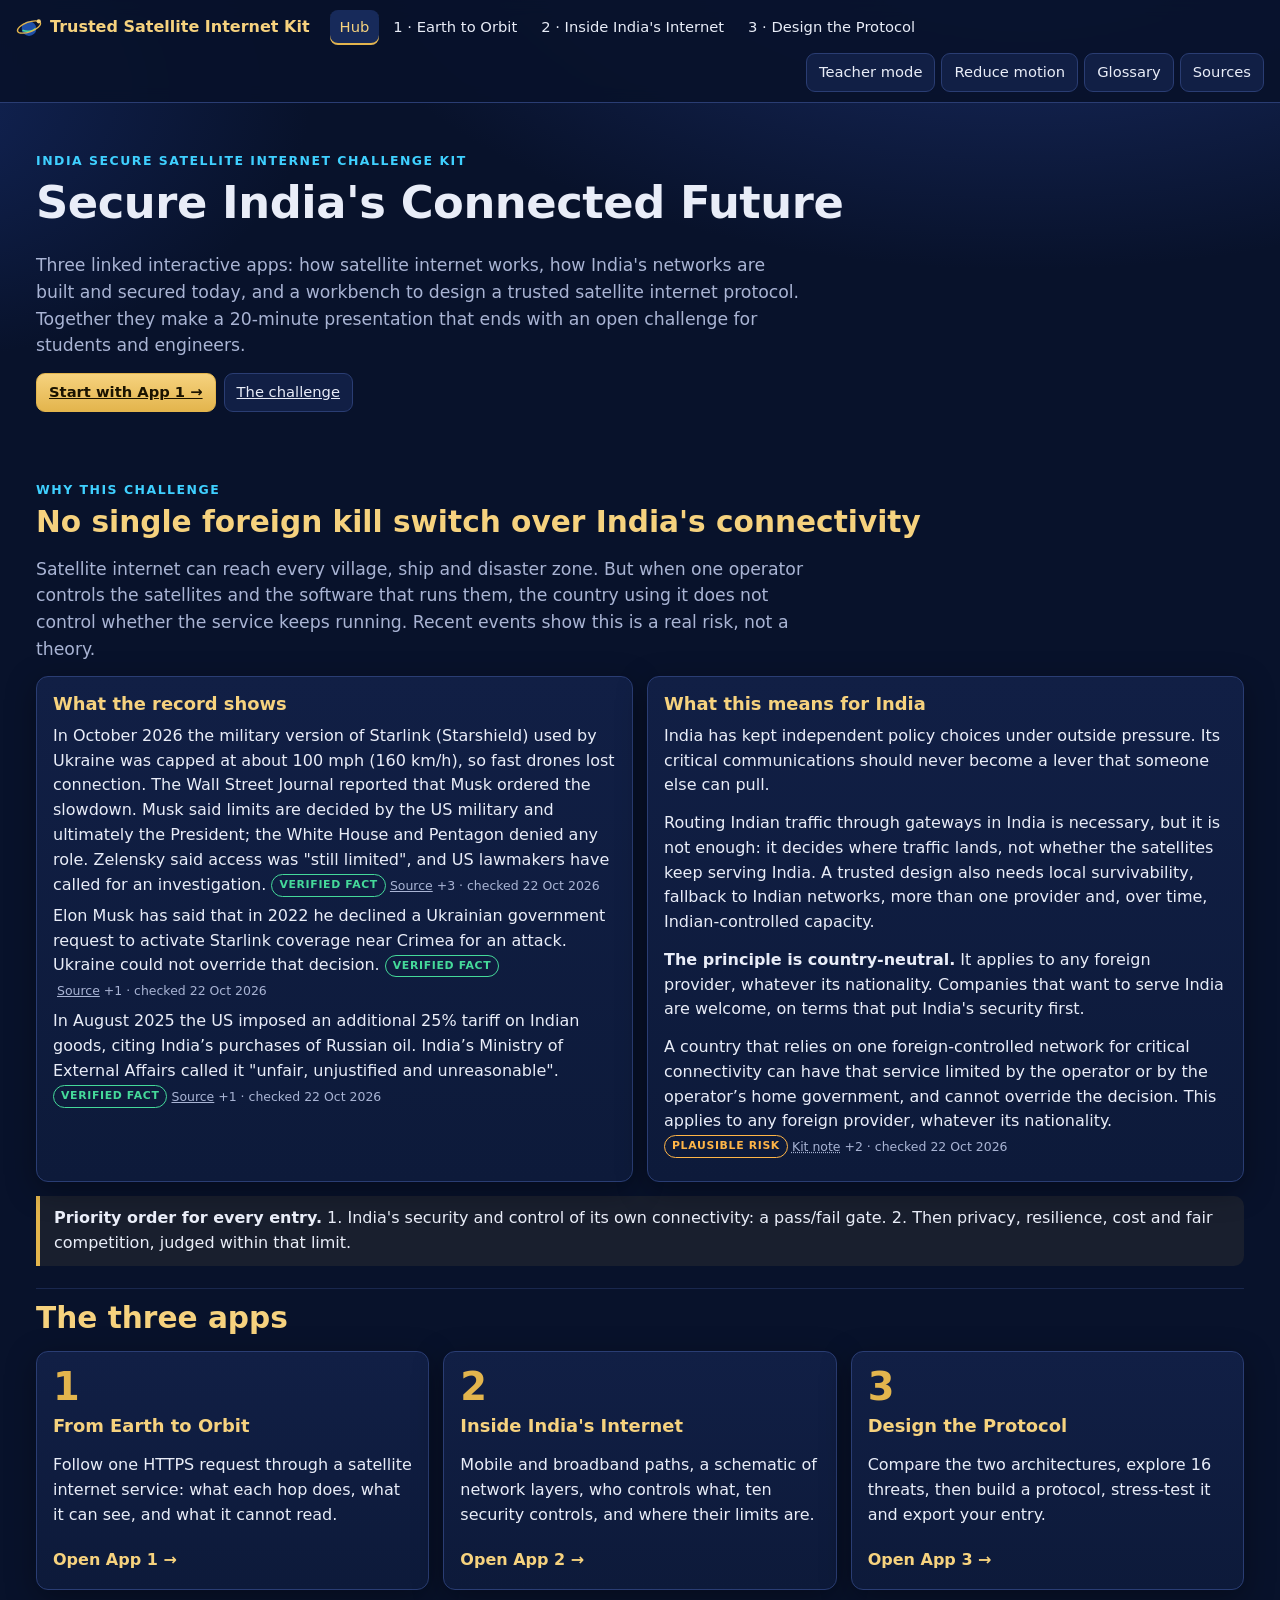
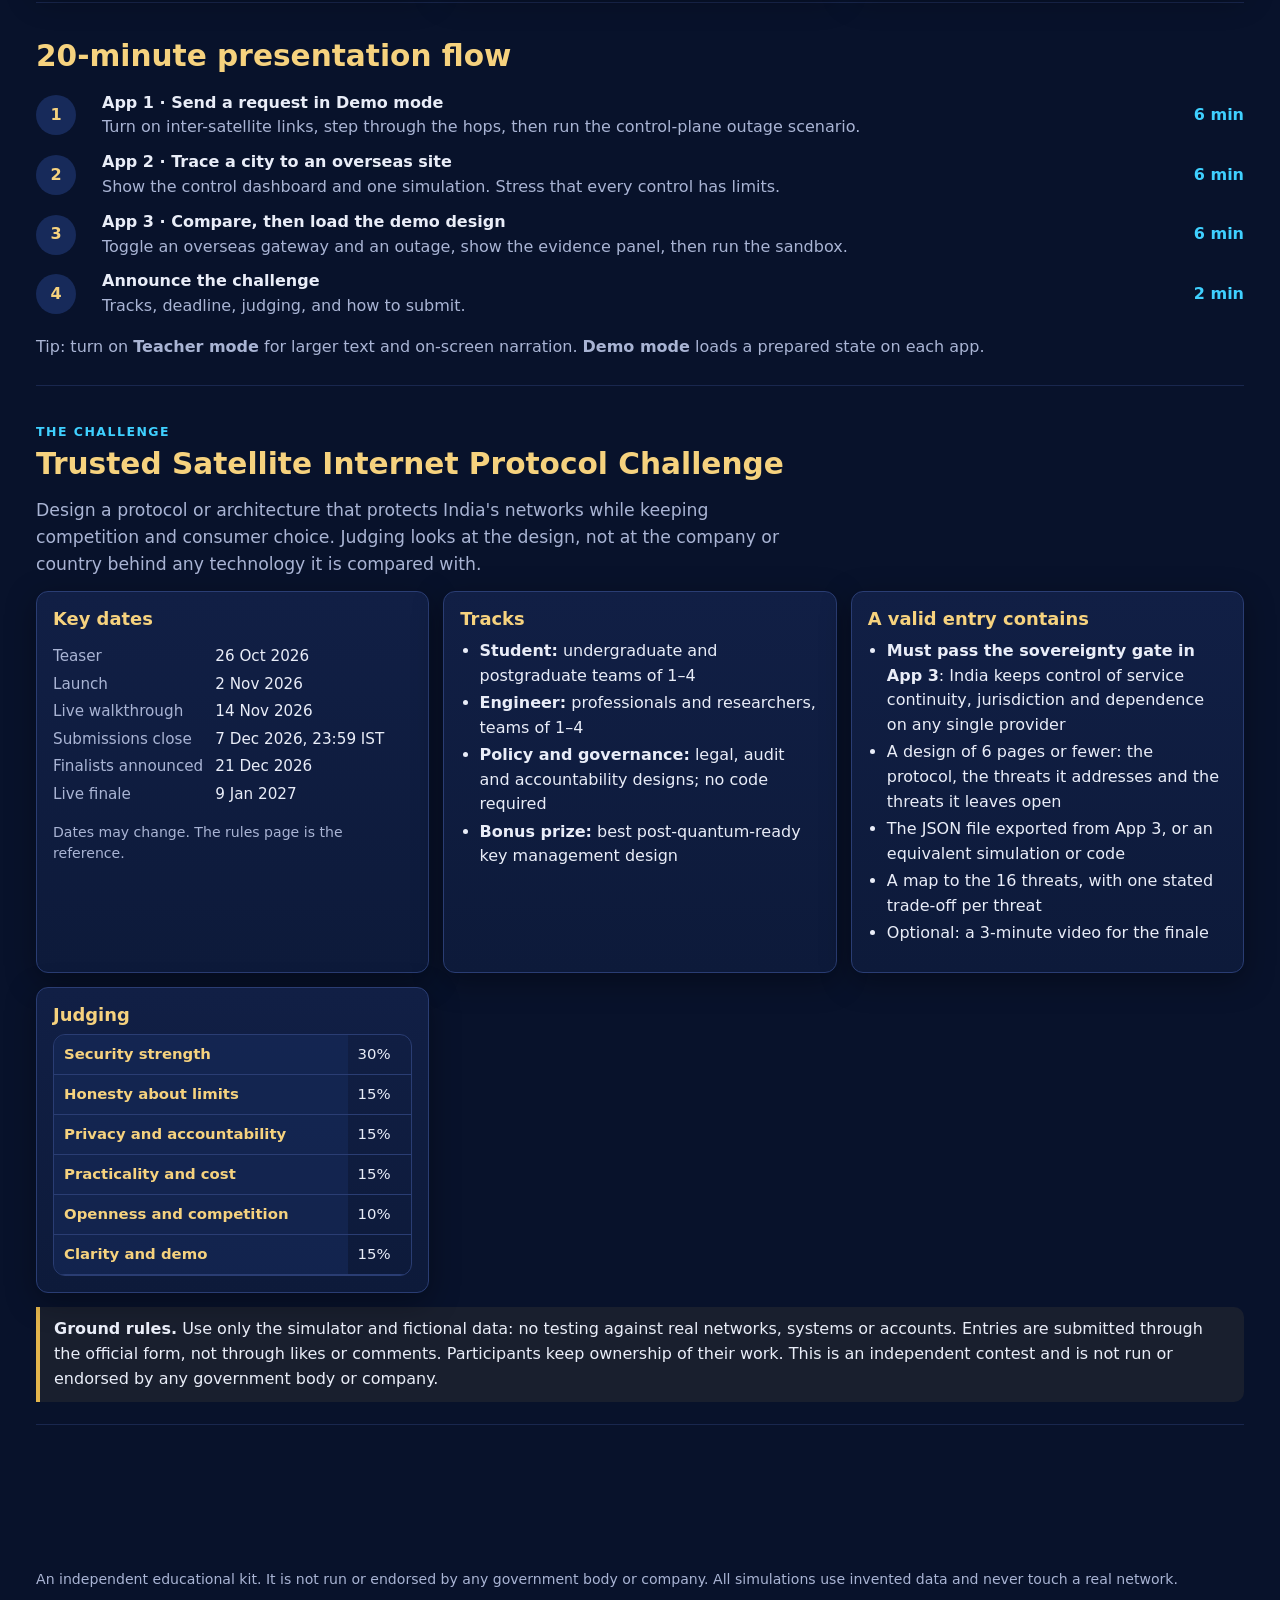
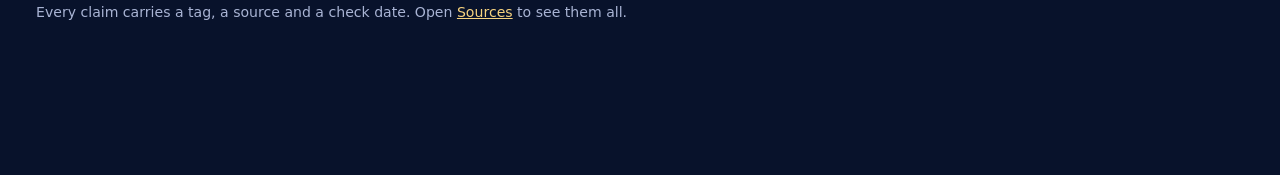
==== commit 01c7f74a: "Add sovereignty gate, kill-switch threat and evidence on dependency risk - T16: service withdrawal u" ====
--- a/docs/index.html
+++ b/docs/index.html
@@ -265,12 +265,27 @@
     <div class="btnrow"><a class="btn primary" href="app1.html">Start with App 1 →</a><a class="btn" href="#challenge">The challenge</a></div>
   </section>
 
+  <section class="block" id="why" aria-labelledby="h-why">
+    <div class="kicker">Why this challenge</div>
+    <h2 id="h-why">No single foreign kill switch over India's connectivity</h2>
+    <p class="lead">Satellite internet can reach every village, ship and disaster zone. But when one operator controls the satellites and the software that runs them, the country using it does not control whether the service keeps running. Recent events show this is a real risk, not a theory.</p>
+    <div class="grid g2">
+      <div class="card"><h3>What the record shows</h3><div id="why-facts"></div></div>
+      <div class="card"><h3>What this means for India</h3>
+        <p>India has kept independent policy choices under outside pressure. Its critical communications should never become a lever that someone else can pull.</p>
+        <p>Routing Indian traffic through gateways in India is necessary, but it is not enough: it decides where traffic lands, not whether the satellites keep serving India. A trusted design also needs local survivability, fallback to Indian networks, more than one provider and, over time, Indian-controlled capacity.</p>
+        <p><strong>The principle is country-neutral.</strong> It applies to any foreign provider, whatever its nationality. Companies that want to serve India are welcome, on terms that put India's security first.</p>
+        <div id="why-risk"></div></div>
+    </div>
+    <div class="notice" style="margin-top:14px"><strong>Priority order for every entry.</strong> 1. India's security and control of its own connectivity: a pass/fail gate. 2. Then privacy, resilience, cost and fair competition, judged within that limit.</div>
+  </section>
+
   <section class="block" aria-labelledby="h-apps" style="padding-top:12px">
     <h2 id="h-apps">The three apps</h2>
     <div class="grid g3">
       <a class="card app-card" href="app1.html"><span class="n">1</span><h3>From Earth to Orbit</h3><p>Follow one HTTPS request through a satellite internet service: what each hop does, what it can see, and what it cannot read.</p><span class="go">Open App 1 →</span></a>
       <a class="card app-card" href="app2.html"><span class="n">2</span><h3>Inside India's Internet</h3><p>Mobile and broadband paths, a schematic of network layers, who controls what, ten security controls, and where their limits are.</p><span class="go">Open App 2 →</span></a>
-      <a class="card app-card" href="app3.html"><span class="n">3</span><h3>Design the Protocol</h3><p>Compare the two architectures, explore 15 threats, then build a protocol, stress-test it and export your entry.</p><span class="go">Open App 3 →</span></a>
+      <a class="card app-card" href="app3.html"><span class="n">3</span><h3>Design the Protocol</h3><p>Compare the two architectures, explore 16 threats, then build a protocol, stress-test it and export your entry.</p><span class="go">Open App 3 →</span></a>
     </div>
   </section>
 
@@ -297,9 +312,10 @@
         <li><strong>Policy and governance:</strong> legal, audit and accountability designs; no code required</li>
         <li><strong>Bonus prize:</strong> best post-quantum-ready key management design</li></ul></div>
       <div class="card"><h3>A valid entry contains</h3><ul class="tight">
+        <li><strong>Must pass the sovereignty gate in App 3</strong>: India keeps control of service continuity, jurisdiction and dependence on any single provider</li>
         <li>A design of 6 pages or fewer: the protocol, the threats it addresses and the threats it leaves open</li>
         <li>The JSON file exported from App 3, or an equivalent simulation or code</li>
-        <li>A map to the 15 threats, with one stated trade-off per threat</li>
+        <li>A map to the 16 threats, with one stated trade-off per threat</li>
         <li>Optional: a 3-minute video for the finale</li></ul></div>
       <div class="card"><h3>Judging</h3><div class="tablewrap"><table class="data"><tbody>
         <tr><th>Security strength</th><td>30%</td></tr><tr><th>Honesty about limits</th><td>15%</td></tr>
@@ -351,6 +367,16 @@
     outage: { title: 'Daily Maverick / Reuters — Starlink network suffers rare global outage (25 July 2025)', url: 'https://www.dailymaverick.co.za/article/2025-07-25-elon-musks-starlink-network-suffers-rare-global-outage/' },
     fips203: { title: 'NIST FIPS 203: Module-Lattice-Based Key-Encapsulation Mechanism (ML-KEM), Aug 2024', url: 'https://csrc.nist.gov/pubs/fips/203/final' },
     noPrimary: { title: 'Example of a claim type seen in public debate. The kit authors found no primary evidence for it.' },
+    eyTariff: { title: 'EY — US imposes additional tariffs on India for buying oil from Russia (Aug 2025)', url: 'https://www.ey.com/en_gl/technical/tax-alerts/us-imposes-additional-tariffs-on-india-for-buying-oil-from-russia' },
+    outlookTariff: { title: 'Outlook Business — Additional 25% tariff on India comes into effect', url: 'https://www.outlookbusiness.com/economy-and-policy/additional-25-tariff-imposed-by-us-president-trump-on-india-comes-into-effect' },
+    cbsCrimea: { title: 'CBS News — Musk says he denied Ukraine satellite request near Crimea (Sept 2023)', url: 'https://www.cbsnews.com/amp/miami/news/elon-musk-ukraine-russia-war-starlink-satellite-denied-major-act-of-war' },
+    snopesCrimea: { title: 'Snopes — Musk, internet access and Crimea', url: 'https://www.snopes.com/news/2023/09/14/musk-internet-access-crimea-ukraine/' },
+    kiMinerals: { title: 'Kyiv Independent — US threatens to shut off Starlink if Ukraine won’t sign minerals deal, sources tell Reuters (Feb 2025)', url: 'https://kyivindependent.com/us-threatens-to-shut-off-starlink-if-ukraine-wont-sign-minerals-deal-sources-tell-reuters/' },
+    hillOct: { title: 'The Hill — Questions flare over US role in Ukraine’s Starlink shut-off (Oct 2026)', url: 'https://thehill.com/policy/technology/6152345-elon-musk-starlink-ukraine-starshield/' },
+    axiosOct: { title: 'Axios — Ukraine’s Starlink restrictions (14 Oct 2026)', url: 'https://www.axios.com/2026/10/14/ukraine-starlink-zelensky-spacex-musk-trump' },
+    wsjOct: { title: 'U.S. News / WSJ — Musk ordered Starlink slowdown that blindsided Ukraine (20 Oct 2026)', url: 'https://www.usnews.com/news/world/articles/2026-10-20/musk-ordered-starlink-slowdown-that-blindsided-ukraine-wsj-reports' },
+    stripesOct: { title: 'Stars and Stripes — Lawmakers call for investigation into Starlink disruptions (21 Oct 2026)', url: 'https://www.stripes.com/theaters/us/2026-10-21/lawmakers-investigation-ukraine-starlink-disruptions-23218791.html' },
+    wikiUA: { title: 'Wikipedia — 2026 in Ukraine (secondary summary; 1 February entry)', url: 'https://en.wikipedia.org/wiki/2026_in_Ukraine' },
   };
 
   const C = {
@@ -400,6 +426,15 @@
     'satcom-conditions': { tag: 'verified', text: 'DoT security conditions for satcom operators, as reported, require network traffic and monitoring systems to be located in India.', sources: [S.print] },
     'ml-kem': { tag: 'verified', text: 'NIST published ML-KEM (FIPS 203) in August 2024 as a standard post-quantum key-establishment method.', sources: [S.fips203] },
 
+
+    /* ---------------- Dependency and leverage: the case for the challenge ---------------- */
+    'us-tariff': { tag: 'verified', text: 'In August 2025 the US imposed an additional 25% tariff on Indian goods, citing India’s purchases of Russian oil. India’s Ministry of External Affairs called it "unfair, unjustified and unreasonable".', sources: [S.eyTariff, S.outlookTariff] },
+    'crimea-2022': { tag: 'verified', text: 'Elon Musk has said that in 2022 he declined a Ukrainian government request to activate Starlink coverage near Crimea for an attack. Ukraine could not override that decision.', sources: [S.cbsCrimea, S.snopesCrimea] },
+    'ukraine-feb2026': { tag: 'verified', text: 'In February 2026 SpaceX switched off unapproved Starlink terminals across Ukraine because Russian forces were using the service. Terminals approved by Ukraine’s defence ministry kept working.', sources: [S.wikiUA] },
+    'ukraine-oct2026': { tag: 'verified', text: 'In October 2026 the military version of Starlink (Starshield) used by Ukraine was capped at about 100 mph (160 km/h), so fast drones lost connection. The Wall Street Journal reported that Musk ordered the slowdown. Musk said limits are decided by the US military and ultimately the President; the White House and Pentagon denied any role. Zelensky said access was "still limited", and US lawmakers have called for an investigation.', sources: [S.stripesOct, S.wsjOct, S.hillOct, S.axiosOct] },
+    'reuters-minerals': { tag: 'unverified', text: 'Reported, not confirmed: in February 2025 Reuters, citing anonymous sources, reported that US negotiators raised cutting Ukraine’s Starlink access to secure a minerals deal. Elon Musk denied it.', sources: [S.kiMinerals] },
+    'pl-killswitch': { tag: 'plausible', text: 'A country that relies on one foreign-controlled network for critical connectivity can have that service limited by the operator or by the operator’s home government, and cannot override the decision. This applies to any foreign provider, whatever its nationality.', sources: [S.kitArch, S.hillOct, S.cbsCrimea] },
+
     /* ---------------- App 3: plausible risks ---------------- */
     'pl-central': { tag: 'plausible', text: 'When one operator runs the control plane for every terminal, a single failure or misconfiguration can disconnect all users at once. The July 2025 outage shows that this failure mode is real, but it is not evidence of intent.', sources: [S.kitArch, S.outage] },
     'pl-jurisdiction': { tag: 'plausible', text: 'An operator subject to laws in several countries can face conflicting legal orders, for example on data access or service suspension.', sources: [S.kitArch] },
@@ -408,7 +443,7 @@
     'pl-harvest': { tag: 'plausible', text: 'Traffic recorded today could be decrypted later if a large quantum computer breaks today\'s key exchange ("harvest now, decrypt later"). Post-quantum key exchange reduces this risk.', sources: [S.kitArch, S.fips203] },
 
     /* ---------------- App 3: unverified allegations (examples of claim types) ---------------- */
-    'un-killswitch': { tag: 'unverified', text: 'Claim type: "A foreign government can make a satellite operator switch off every user in India instantly." No primary evidence of such an order affecting India was found. The underlying risk of centralised control is covered as a plausible risk.', sources: [S.noPrimary] },
+    'un-killswitch': { tag: 'unverified', text: 'Claim type: "The October 2026 restriction in Ukraine was ordered because of US–Russia fuel or energy deals." Reports note that it followed an announced Russia–Ukraine "energy ceasefire" and US moves to ease some Russia sanctions over fuel costs, but no source establishes that this was the reason, and who ordered it is disputed. The verified point is narrower: the restriction happened, and Ukraine could not stop it.', sources: [S.noPrimary, S.stripesOct] },
     'un-bypass': { tag: 'unverified', text: 'Claim type: "Satellite internet lets users bypass Indian lawful interception entirely." This is contradicted by reported licence conditions requiring in-India gateways and monitoring, and it has not been shown for any licensed operator.', sources: [S.noPrimary, S.print] },
     'un-backdoor': { tag: 'unverified', text: 'Claim type: "Satellite terminals contain hidden backdoors." No public technical evidence was found. Supply-chain compromise remains a plausible risk category for any vendor.', sources: [S.noPrimary] },
   };
@@ -822,6 +857,8 @@
   K.init({ app: 'hub', demo: false, intro: 'Start with App 1. Teacher mode stays on as you move between apps.' });
   // Contest dates from the kit plan; edit here if they change.
   const DATES = [['Teaser', '26 Oct 2026'], ['Launch', '2 Nov 2026'], ['Live walkthrough', '14 Nov 2026'], ['Submissions close', '7 Dec 2026, 23:59 IST'], ['Finalists announced', '21 Dec 2026'], ['Live finale', '9 Jan 2027']];
+  document.getElementById('why-facts').append(...K.claims(['ukraine-oct2026', 'crimea-2022', 'us-tariff']));
+  document.getElementById('why-risk').append(...K.claims(['pl-killswitch']));
   const dl = document.getElementById('dates');
   for (const [k, v] of DATES) dl.append(K.h('dt', null, k), K.h('dd', null, v));
 </script>
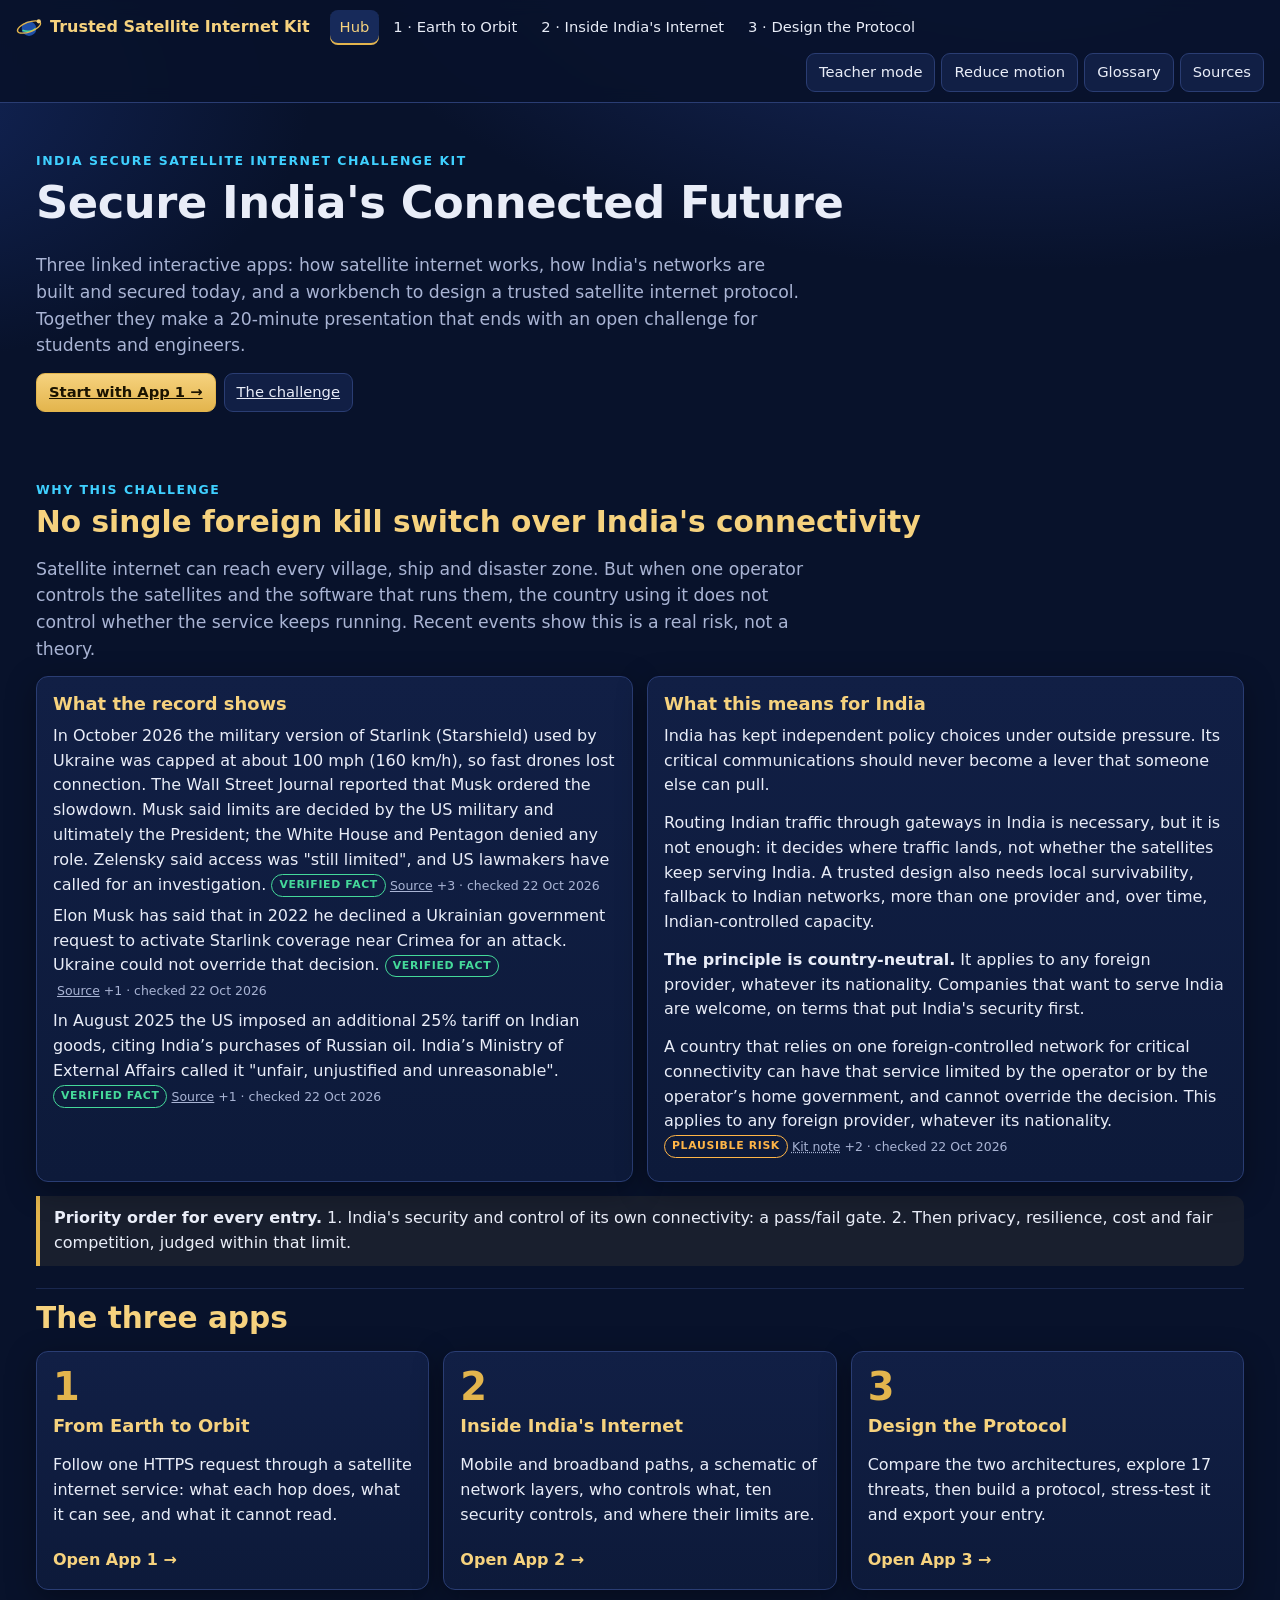
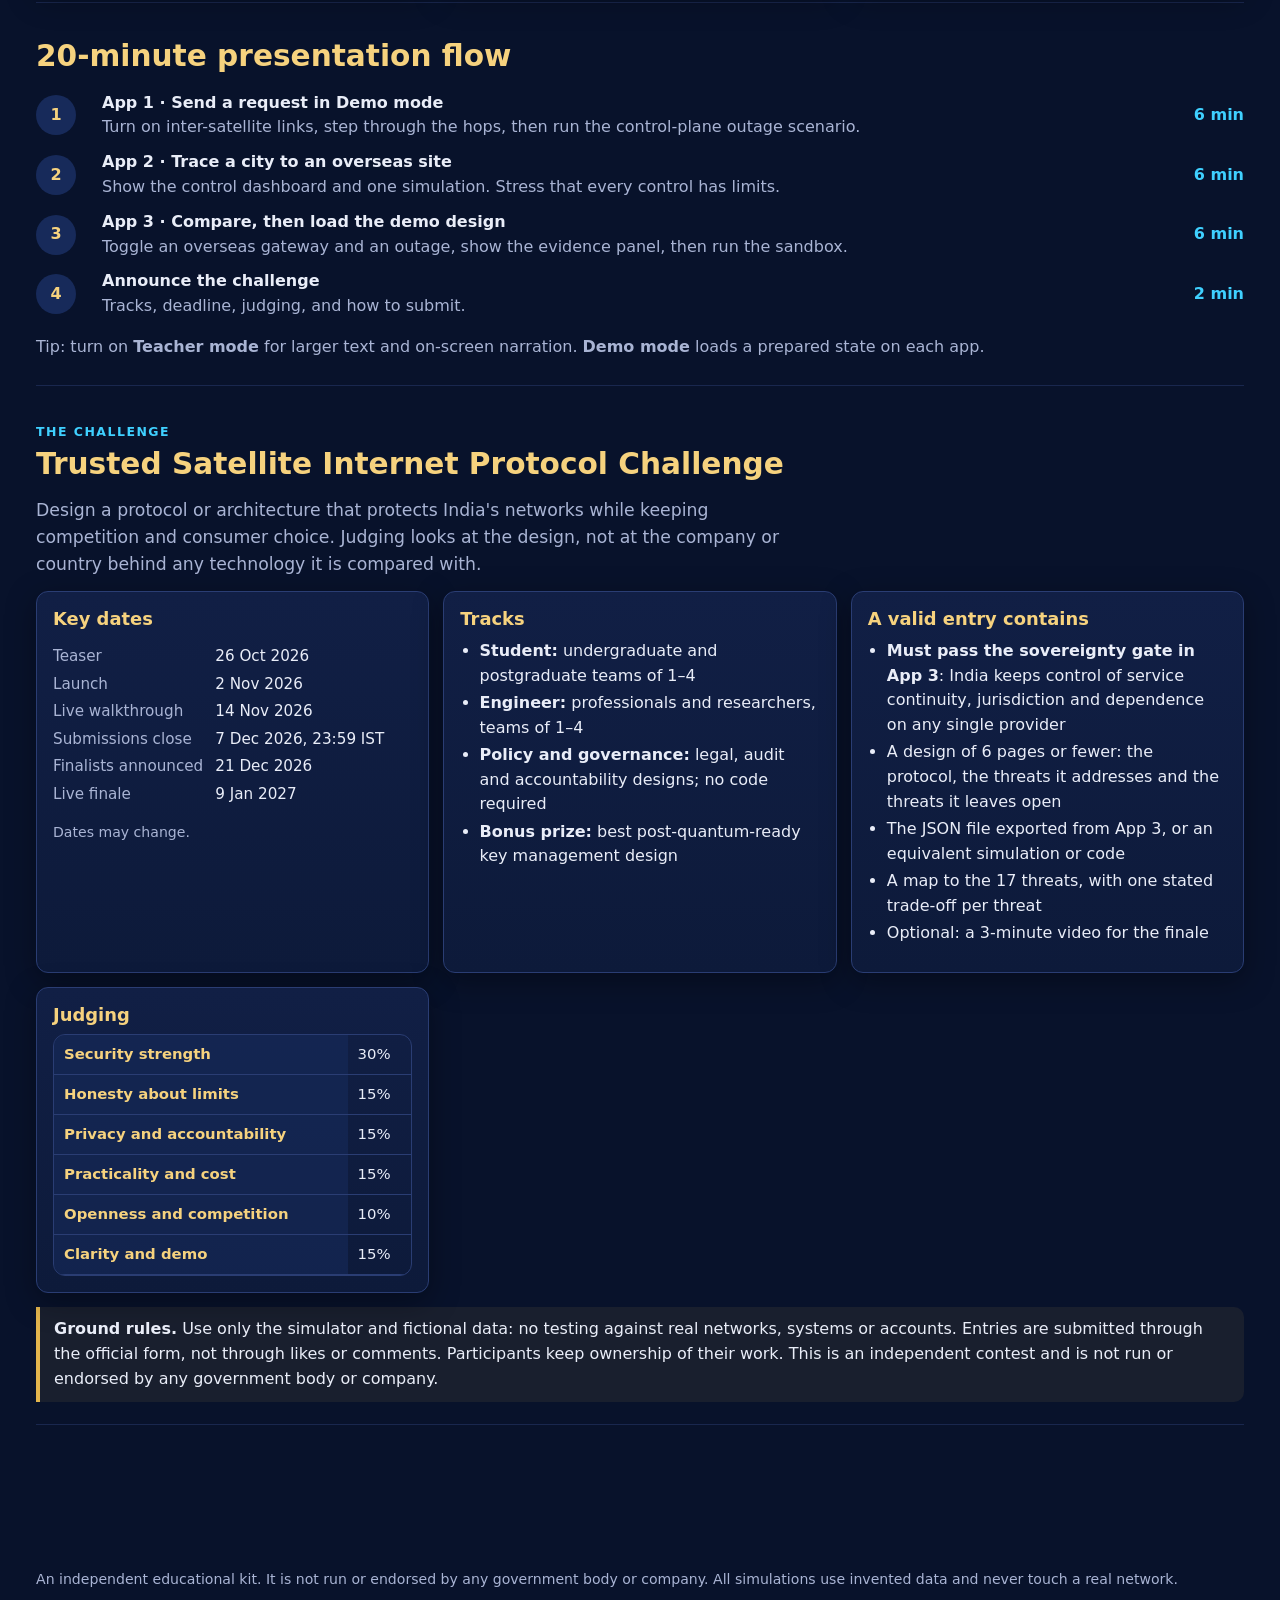
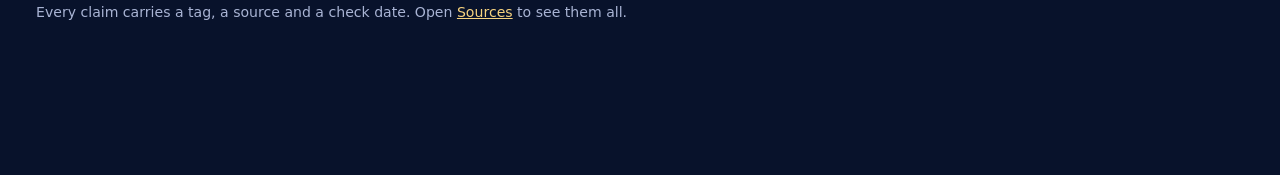
==== commit 84d6898e: "Add honey-trap threat (T17) and counter-espionage blocks - T17: social-engineering espionage against" ====
--- a/docs/index.html
+++ b/docs/index.html
@@ -255,7 +255,7 @@
   .flow li::before { content: counter(s); display: grid; place-items: center; width: 40px; height: 40px; border-radius: 50%; background: var(--panel-2); color: var(--gold-2); font-weight: 800; }
   .flow .min { color: var(--cyan); font-weight: 700; white-space: nowrap; }
 </style>
-</head>
+<script>window.KIT_NO_RULES = true;</script></head>
 <body>
 <main id="main">
   <section class="hub-hero">
@@ -285,7 +285,7 @@
     <div class="grid g3">
       <a class="card app-card" href="app1.html"><span class="n">1</span><h3>From Earth to Orbit</h3><p>Follow one HTTPS request through a satellite internet service: what each hop does, what it can see, and what it cannot read.</p><span class="go">Open App 1 →</span></a>
       <a class="card app-card" href="app2.html"><span class="n">2</span><h3>Inside India's Internet</h3><p>Mobile and broadband paths, a schematic of network layers, who controls what, ten security controls, and where their limits are.</p><span class="go">Open App 2 →</span></a>
-      <a class="card app-card" href="app3.html"><span class="n">3</span><h3>Design the Protocol</h3><p>Compare the two architectures, explore 16 threats, then build a protocol, stress-test it and export your entry.</p><span class="go">Open App 3 →</span></a>
+      <a class="card app-card" href="app3.html"><span class="n">3</span><h3>Design the Protocol</h3><p>Compare the two architectures, explore 17 threats, then build a protocol, stress-test it and export your entry.</p><span class="go">Open App 3 →</span></a>
     </div>
   </section>
 
@@ -305,7 +305,7 @@
     <h2 id="h-ch">Trusted Satellite Internet Protocol Challenge</h2>
     <p class="lead">Design a protocol or architecture that protects India's networks while keeping competition and consumer choice. Judging looks at the design, not at the company or country behind any technology it is compared with.</p>
     <div class="grid g2">
-      <div class="card"><h3>Key dates</h3><dl class="kv" id="dates"></dl><p class="muted" style="margin-top:8px;font-size:.88em">Dates may change. The rules page is the reference.</p></div>
+      <div class="card"><h3>Key dates</h3><dl class="kv" id="dates"></dl><p class="muted" style="margin-top:8px;font-size:.88em">Dates may change.<span data-rules-link> The <a href="rules.html">rules page</a> is the reference.</span></p></div>
       <div class="card"><h3>Tracks</h3><ul class="tight">
         <li><strong>Student:</strong> undergraduate and postgraduate teams of 1–4</li>
         <li><strong>Engineer:</strong> professionals and researchers, teams of 1–4</li>
@@ -315,7 +315,7 @@
         <li><strong>Must pass the sovereignty gate in App 3</strong>: India keeps control of service continuity, jurisdiction and dependence on any single provider</li>
         <li>A design of 6 pages or fewer: the protocol, the threats it addresses and the threats it leaves open</li>
         <li>The JSON file exported from App 3, or an equivalent simulation or code</li>
-        <li>A map to the 16 threats, with one stated trade-off per threat</li>
+        <li>A map to the 17 threats, with one stated trade-off per threat</li>
         <li>Optional: a 3-minute video for the finale</li></ul></div>
       <div class="card"><h3>Judging</h3><div class="tablewrap"><table class="data"><tbody>
         <tr><th>Security strength</th><td>30%</td></tr><tr><th>Honesty about limits</th><td>15%</td></tr>
@@ -325,6 +325,7 @@
     <div class="notice" style="margin-top:14px">
       <strong>Ground rules.</strong> Use only the simulator and fictional data: no testing against real networks, systems or accounts. Entries are submitted through the official form, not through likes or comments. Participants keep ownership of their work. This is an independent contest and is not run or endorsed by any government body or company.
     </div>
+    <p style="margin-top:14px" data-rules-link><a class="btn primary" href="rules.html">Read the full rules →</a></p>
   </section>
 </main>
 <script>
@@ -377,6 +378,17 @@
     wsjOct: { title: 'U.S. News / WSJ — Musk ordered Starlink slowdown that blindsided Ukraine (20 Oct 2026)', url: 'https://www.usnews.com/news/world/articles/2026-10-20/musk-ordered-starlink-slowdown-that-blindsided-ukraine-wsj-reports' },
     stripesOct: { title: 'Stars and Stripes — Lawmakers call for investigation into Starlink disruptions (21 Oct 2026)', url: 'https://www.stripes.com/theaters/us/2026-10-21/lawmakers-investigation-ukraine-starlink-disruptions-23218791.html' },
     wikiUA: { title: 'Wikipedia — 2026 in Ukraine (secondary summary; 1 February entry)', url: 'https://en.wikipedia.org/wiki/2026_in_Ukraine' },
+    outlookBrahmos: { title: 'Outlook India — BrahMos engineer arrested for allegedly leaking data over Facebook (Oct 2018)', url: 'https://www.outlookindia.com/national/spying-for-pakistan-brahmos-engineer-arrested-for-allegedly-leaking-sensitive-data-over-facebook-news-318012' },
+    weekBrahmos2024: { title: 'The Week — Former BrahMos engineer sentenced to life (3 June 2024)', url: 'https://www.theweek.in/news/india/2024/06/03/former-brahmos-engineer-sentenced-to-life-for-spying-for-pakistans-isi.amp.html' },
+    weekBrahmos2025: { title: 'The Week / PTI — Ex-BrahMos engineer walks out of jail after 7 years (3 Dec 2025)', url: 'https://www.theweek.in/wire-updates/national/2025/12/03/bom26-mh-brahmos-engineer.html' },
+    wireKurulkar: { title: 'The Wire — Maharashtra ATS arrests DRDO scientist (May 2023)', url: 'https://thewire.in/security/maharashtra-ats-arrests-senior-drdo-scientist-for-wrongful-communication-with-pakistani-agent' },
+    scrollKurulkar: { title: 'Scroll — DRDO scientist Pradeep Kurulkar chargesheeted (June 2023)', url: 'https://scroll.in/latest/1052271/drdo-scientist-pradeep-kurulkar-chargesheeted-in-espionage-case-by-maharashtra-police' },
+    weekArmy: { title: 'The Week — Beware of honey trap: Army warns soldiers (Nov 2019)', url: 'https://www.theweek.in/news/india/2019/11/07/beware-of-honey-trap-army-warns-soldiers.html' },
+    dhApps: { title: 'Deccan Herald — Army asks personnel to delete 89 apps (July 2020)', url: 'https://www.deccanherald.com/amp/story/india%2Findian-army-asks-personnel-to-delete-facebook-tiktok-pubg-86-other-apps-858884.html' },
+    navyBan: { title: 'Inc42 — Indian Navy bans Facebook and smartphones after honey traps (Dec 2019)', url: 'https://inc42.com/?p=186193' },
+    puttaswamy: { title: 'Justice K.S. Puttaswamy (Retd.) v. Union of India (2017) — summary', url: 'https://www.understandupsc.com/justice-k-s-puttaswamy-retd-v-union-of-india-2017/' },
+    waWhitepaper: { title: 'WhatsApp Encryption Overview (technical white paper)', url: 'https://www.whatsapp.com/security/WhatsApp-Security-Whitepaper.pdf' },
+    signalDocs: { title: 'Signal Protocol technical documentation', url: 'https://signal.org/docs/' },
   };
 
   const C = {
@@ -434,6 +446,15 @@
     'ukraine-oct2026': { tag: 'verified', text: 'In October 2026 the military version of Starlink (Starshield) used by Ukraine was capped at about 100 mph (160 km/h), so fast drones lost connection. The Wall Street Journal reported that Musk ordered the slowdown. Musk said limits are decided by the US military and ultimately the President; the White House and Pentagon denied any role. Zelensky said access was "still limited", and US lawmakers have called for an investigation.', sources: [S.stripesOct, S.wsjOct, S.hillOct, S.axiosOct] },
     'reuters-minerals': { tag: 'unverified', text: 'Reported, not confirmed: in February 2025 Reuters, citing anonymous sources, reported that US negotiators raised cutting Ukraine’s Starlink access to secure a minerals deal. Elon Musk denied it.', sources: [S.kiMinerals] },
     'pl-killswitch': { tag: 'plausible', text: 'A country that relies on one foreign-controlled network for critical connectivity can have that service limited by the operator or by the operator’s home government, and cannot override the decision. This applies to any foreign provider, whatever its nationality.', sources: [S.kitArch, S.hillOct, S.cbsCrimea] },
+
+
+    /* ---------------- Honey traps and social-engineering espionage ---------------- */
+    'ht-agarwal': { tag: 'verified', text: 'A BrahMos Aerospace engineer, Nishant Agarwal, was arrested in 2018 after contact through fake social-media profiles linked by investigators to Pakistan’s ISI, and was convicted in 2024. In December 2025 the Bombay High Court cleared him of spying, finding intent and wrongful communication not proven, but upheld one charge of failing to take reasonable care after he downloaded malware at a fake contact’s request.', sources: [S.outlookBrahmos, S.weekBrahmos2024, S.weekBrahmos2025] },
+    'ht-kurulkar': { tag: 'verified', text: 'In May 2023 a senior DRDO scientist, Pradeep Kurulkar, was arrested and later charged under the Official Secrets Act, accused of passing information to a Pakistani operative he met on social media, through WhatsApp voice and video calls. The charges have not been proven in court as of the last check.', sources: [S.wireKurulkar, S.scrollKurulkar] },
+    'ht-forces': { tag: 'verified', text: 'The Indian armed forces treat honey traps as a live threat: the Army warned soldiers about fake profiles in 2019, the Navy restricted social media after sailors were honey-trapped, and in July 2020 the Army ordered personnel to delete 89 apps including Facebook, WhatsApp and Tinder.', sources: [S.weekArmy, S.navyBan, S.dhApps] },
+    'e2e': { tag: 'documented', text: 'End-to-end encrypted messengers such as WhatsApp and Signal encrypt messages on the sender’s device. Networks that carry the traffic, including gateways, cannot read the content; they can see metadata such as which servers are contacted, when and how much.', sources: [S.waWhitepaper, S.signalDocs] },
+    'puttaswamy': { tag: 'documented', text: 'In 2017 a nine-judge Supreme Court bench held privacy to be a fundamental right. Any intrusion must meet three tests: legality, a legitimate aim, and proportionality.', sources: [S.puttaswamy] },
+    'pl-blindspot': { tag: 'plausible', text: 'If satellite traffic for Indian users did not pass through Indian gateways, lawful, targeted interception and metadata requests would not work on it, and a suspect could use satellite internet to avoid an investigation.', sources: [S.kitArch, S.print] },
 
     /* ---------------- App 3: plausible risks ---------------- */
     'pl-central': { tag: 'plausible', text: 'When one operator runs the control plane for every terminal, a single failure or misconfiguration can disconnect all users at once. The July 2025 outage shows that this failure mode is real, but it is not evidence of intent.', sources: [S.kitArch, S.outage] },
@@ -599,6 +620,7 @@
     { id: 'app1', href: 'app1.html', label: '1 · Earth to Orbit' },
     { id: 'app2', href: 'app2.html', label: '2 · Inside India\'s Internet' },
     { id: 'app3', href: 'app3.html', label: '3 · Design the Protocol' },
+    { id: 'rules', href: 'rules.html', label: 'Rules' },
   ];
   const state = { teacher: false, demo: false, reduce: false, speak: false };
   const hooks = { demo: [], teacher: [], reduce: [] };
@@ -707,7 +729,7 @@
 
     const skip = h('a', { class: 'skip', href: '#main' }, 'Skip to content');
     const nav = h('nav', { 'aria-label': 'Kit navigation' },
-      h('ul', { class: 'navlinks' }, APPS.map((a) => h('li', null,
+      h('ul', { class: 'navlinks' }, APPS.filter((a) => !(window.KIT_NO_RULES && a.id === 'rules')).map((a) => h('li', null,
         h('a', { href: a.href, 'aria-current': a.id === appId ? 'page' : null }, a.label)))));
     const glossBtn = h('button', { class: 'btn', type: 'button' }, 'Glossary');
     const srcBtn = h('button', { class: 'btn', type: 'button' }, 'Sources');
@@ -719,6 +741,8 @@
     const bar = h('header', { class: 'topbar' },
       h('a', { class: 'brand', href: 'index.html' }, logo(), h('span', null, 'Trusted Satellite Internet Kit')), nav, tools);
     document.body.prepend(skip, bar);
+    // Until the rules page is published, hide every link to it.
+    if (window.KIT_NO_RULES) $$('[data-rules-link]').forEach((el) => el.remove());
 
     scrim = h('div', { class: 'scrim' });
     document.body.appendChild(scrim);
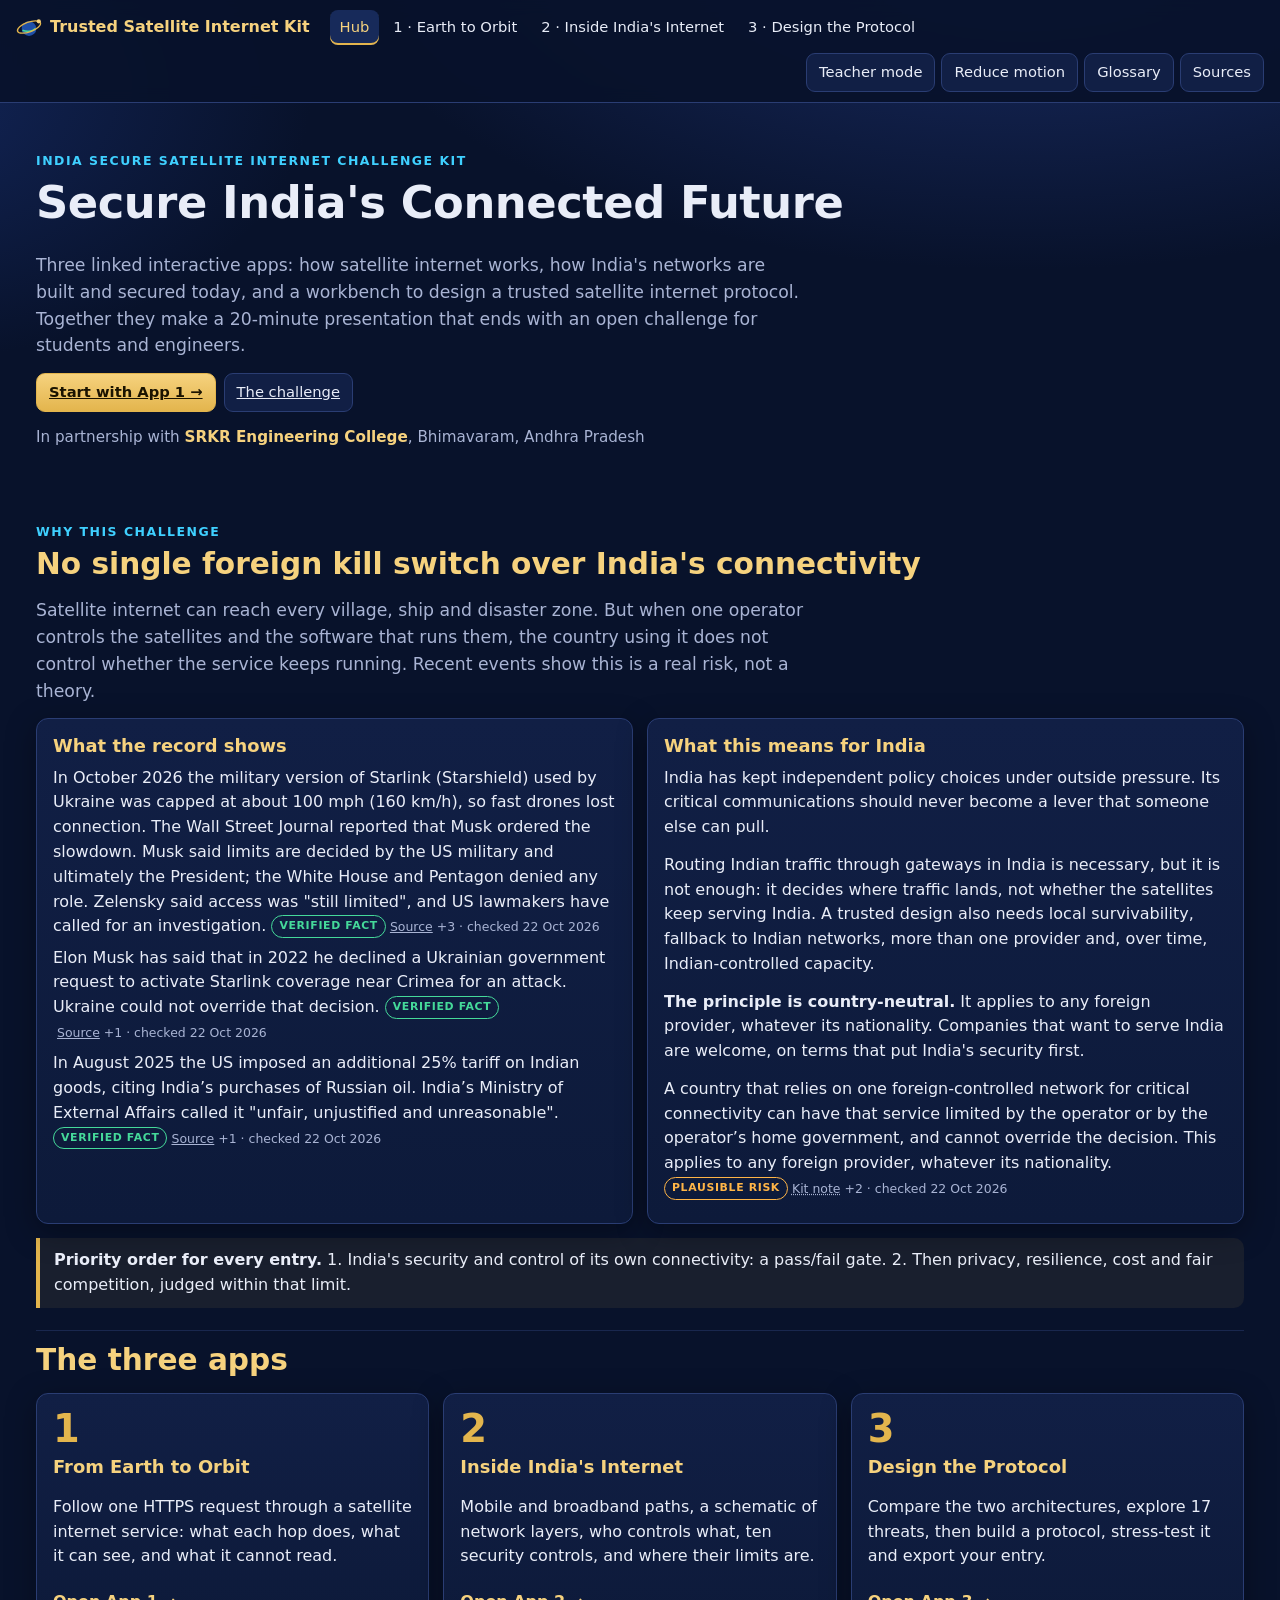
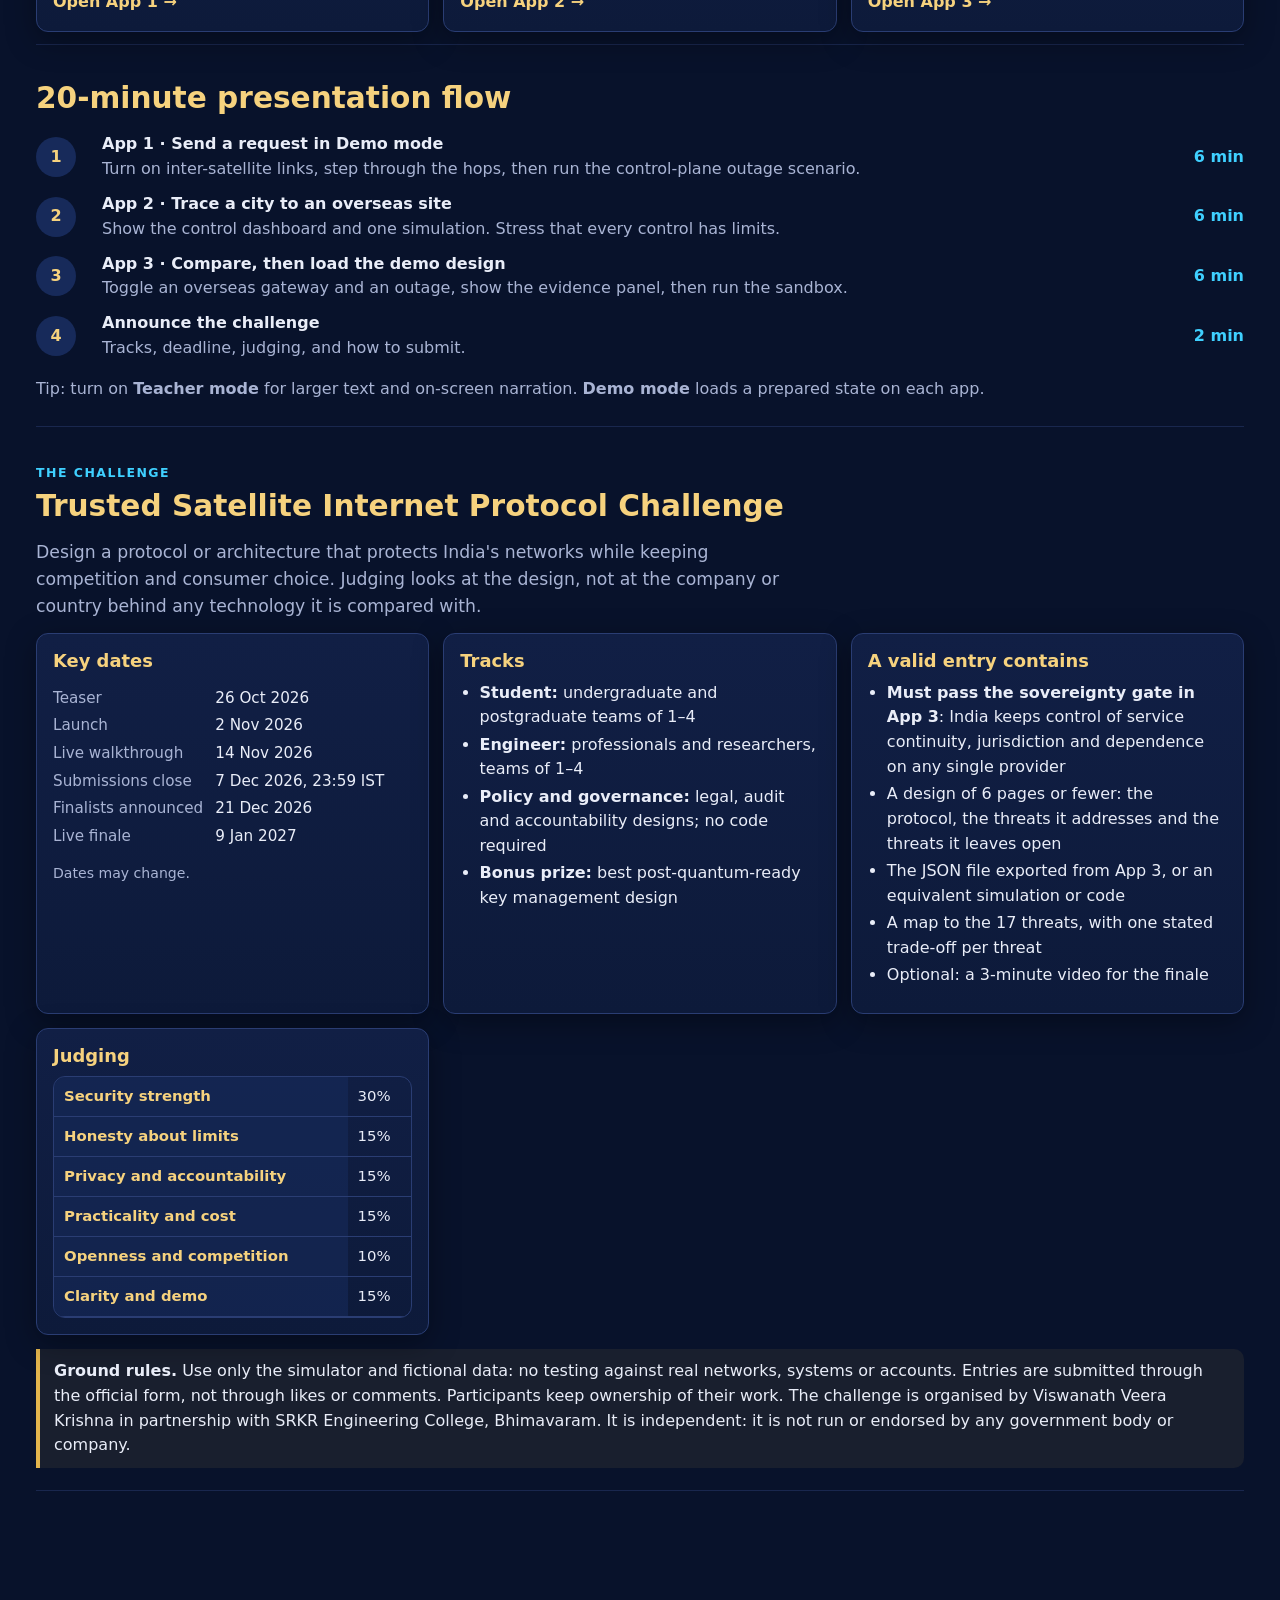
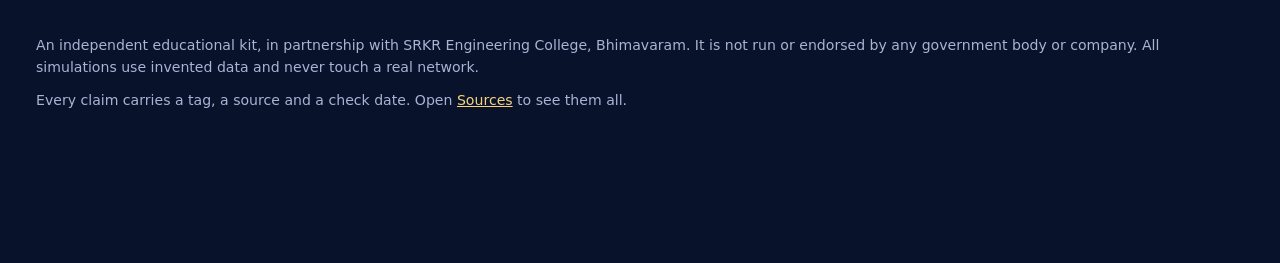
==== commit d6bcb7dd: "Name SRKR Engineering College, Bhimavaram as challenge partner Co-Authored-By: Claude Opus 5.5 <nore" ====
--- a/docs/index.html
+++ b/docs/index.html
@@ -253,6 +253,9 @@
   .flow { counter-reset: s; list-style: none; padding: 0; display: grid; gap: 10px; }
   .flow li { counter-increment: s; display: grid; grid-template-columns: 54px 1fr auto; gap: 12px; align-items: center; }
   .flow li::before { content: counter(s); display: grid; place-items: center; width: 40px; height: 40px; border-radius: 50%; background: var(--panel-2); color: var(--gold-2); font-weight: 800; }
+  .partner { margin-top: 14px; color: var(--muted); font-size: .95em; }
+  .partner a { color: var(--gold-2); text-decoration: none; }
+  .partner a:hover { text-decoration: underline; }
   .flow .min { color: var(--cyan); font-weight: 700; white-space: nowrap; }
 </style>
 <script>window.KIT_NO_RULES = true;</script></head>
@@ -263,6 +266,7 @@
     <h1>Secure India's Connected Future</h1>
     <p class="lead">Three linked interactive apps: how satellite internet works, how India's networks are built and secured today, and a workbench to design a trusted satellite internet protocol. Together they make a 20-minute presentation that ends with an open challenge for students and engineers.</p>
     <div class="btnrow"><a class="btn primary" href="app1.html">Start with App 1 →</a><a class="btn" href="#challenge">The challenge</a></div>
+    <p class="partner">In partnership with <a href="https://srkrec.ac.in/" target="_blank" rel="noopener"><strong>SRKR Engineering College</strong></a>, Bhimavaram, Andhra Pradesh</p>
   </section>
 
   <section class="block" id="why" aria-labelledby="h-why">
@@ -323,7 +327,7 @@
         <tr><th>Openness and competition</th><td>10%</td></tr><tr><th>Clarity and demo</th><td>15%</td></tr></tbody></table></div></div>
     </div>
     <div class="notice" style="margin-top:14px">
-      <strong>Ground rules.</strong> Use only the simulator and fictional data: no testing against real networks, systems or accounts. Entries are submitted through the official form, not through likes or comments. Participants keep ownership of their work. This is an independent contest and is not run or endorsed by any government body or company.
+      <strong>Ground rules.</strong> Use only the simulator and fictional data: no testing against real networks, systems or accounts. Entries are submitted through the official form, not through likes or comments. Participants keep ownership of their work. The challenge is organised by Viswanath Veera Krishna in partnership with SRKR Engineering College, Bhimavaram. It is independent: it is not run or endorsed by any government body or company.
     </div>
     <p style="margin-top:14px" data-rules-link><a class="btn primary" href="rules.html">Read the full rules →</a></p>
   </section>
@@ -768,7 +772,7 @@
     setMode('teacher', store.get('mode:teacher', false), true);
 
     const foot = h('footer', { class: 'site' },
-      h('p', null, 'An independent educational kit. It is not run or endorsed by any government body or company. All simulations use invented data and never touch a real network.'),
+      h('p', null, 'An independent educational kit, in partnership with SRKR Engineering College, Bhimavaram. It is not run or endorsed by any government body or company. All simulations use invented data and never touch a real network.'),
       h('p', null, 'Every claim carries a tag, a source and a check date. Open ', h('a', { href: '#', onclick: (e) => { e.preventDefault(); srcBtn.click(); } }, 'Sources'), ' to see them all.'));
     document.body.appendChild(foot);
   }
